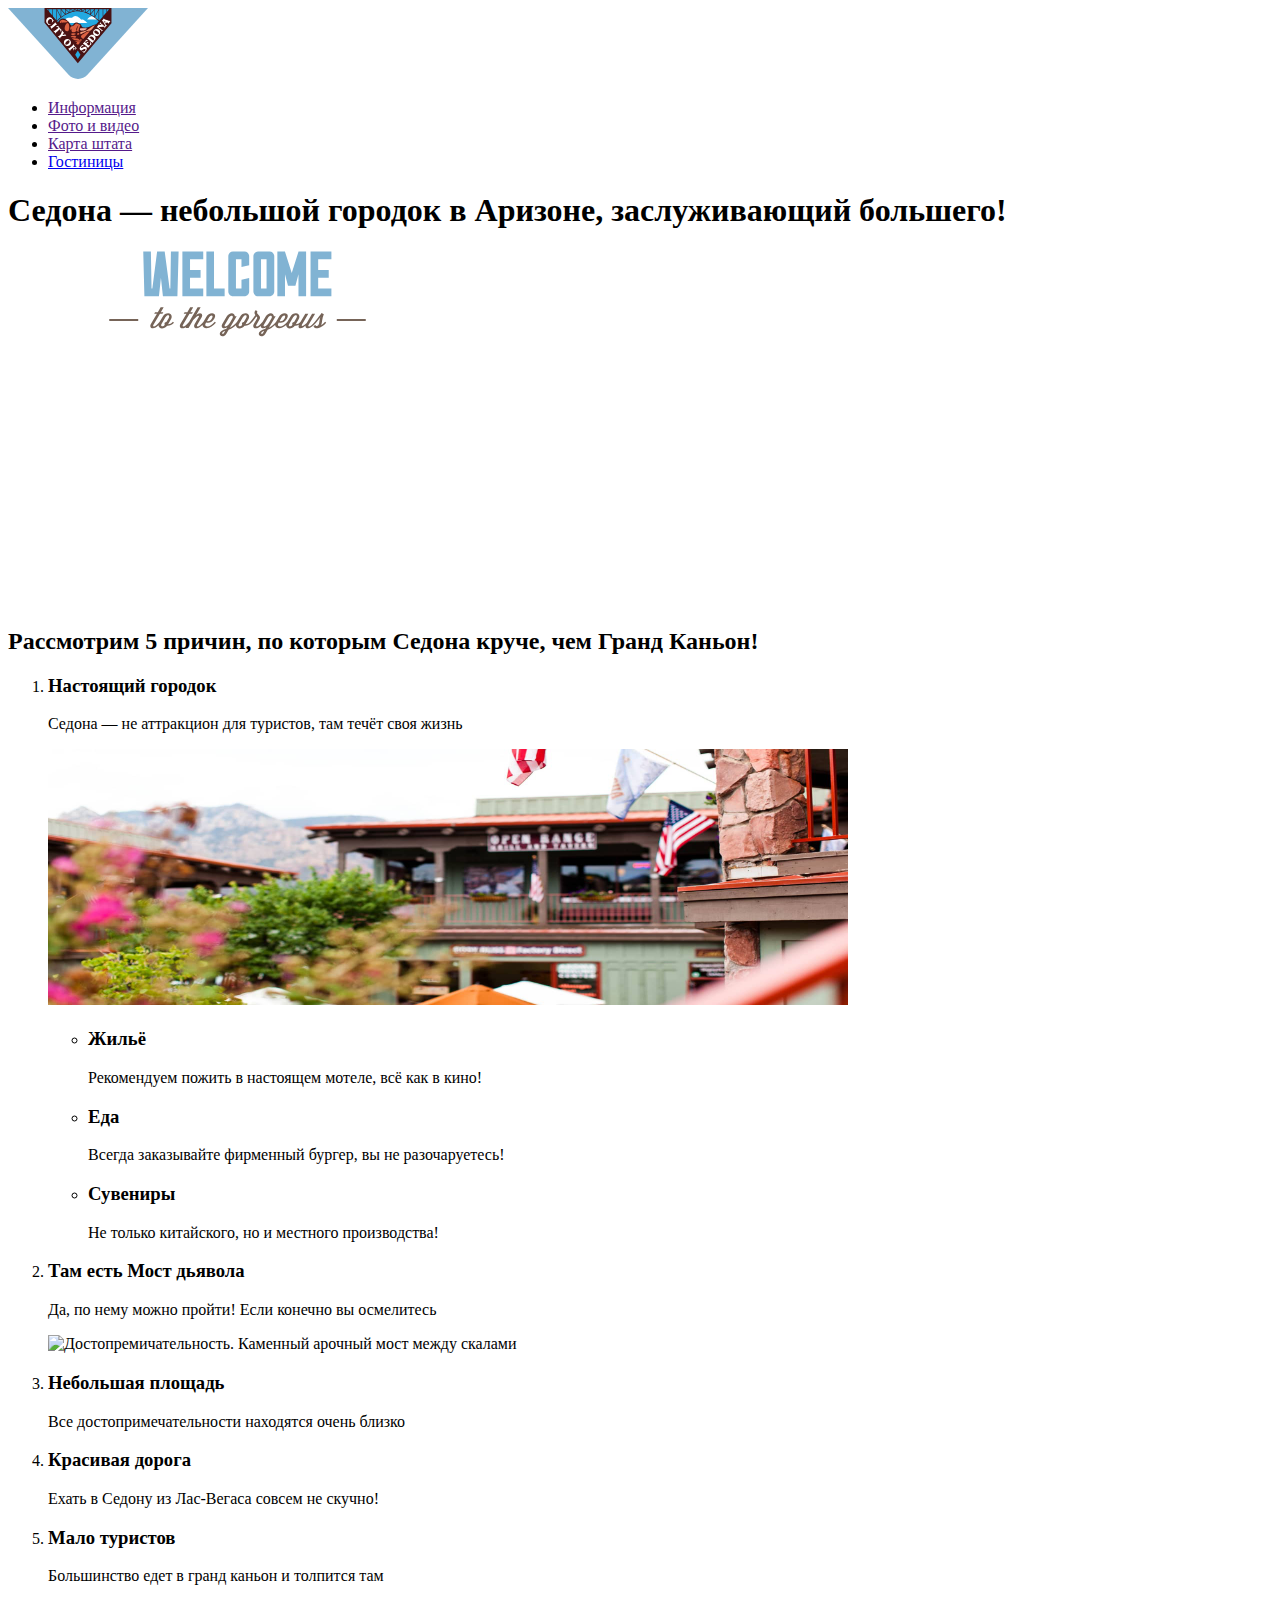
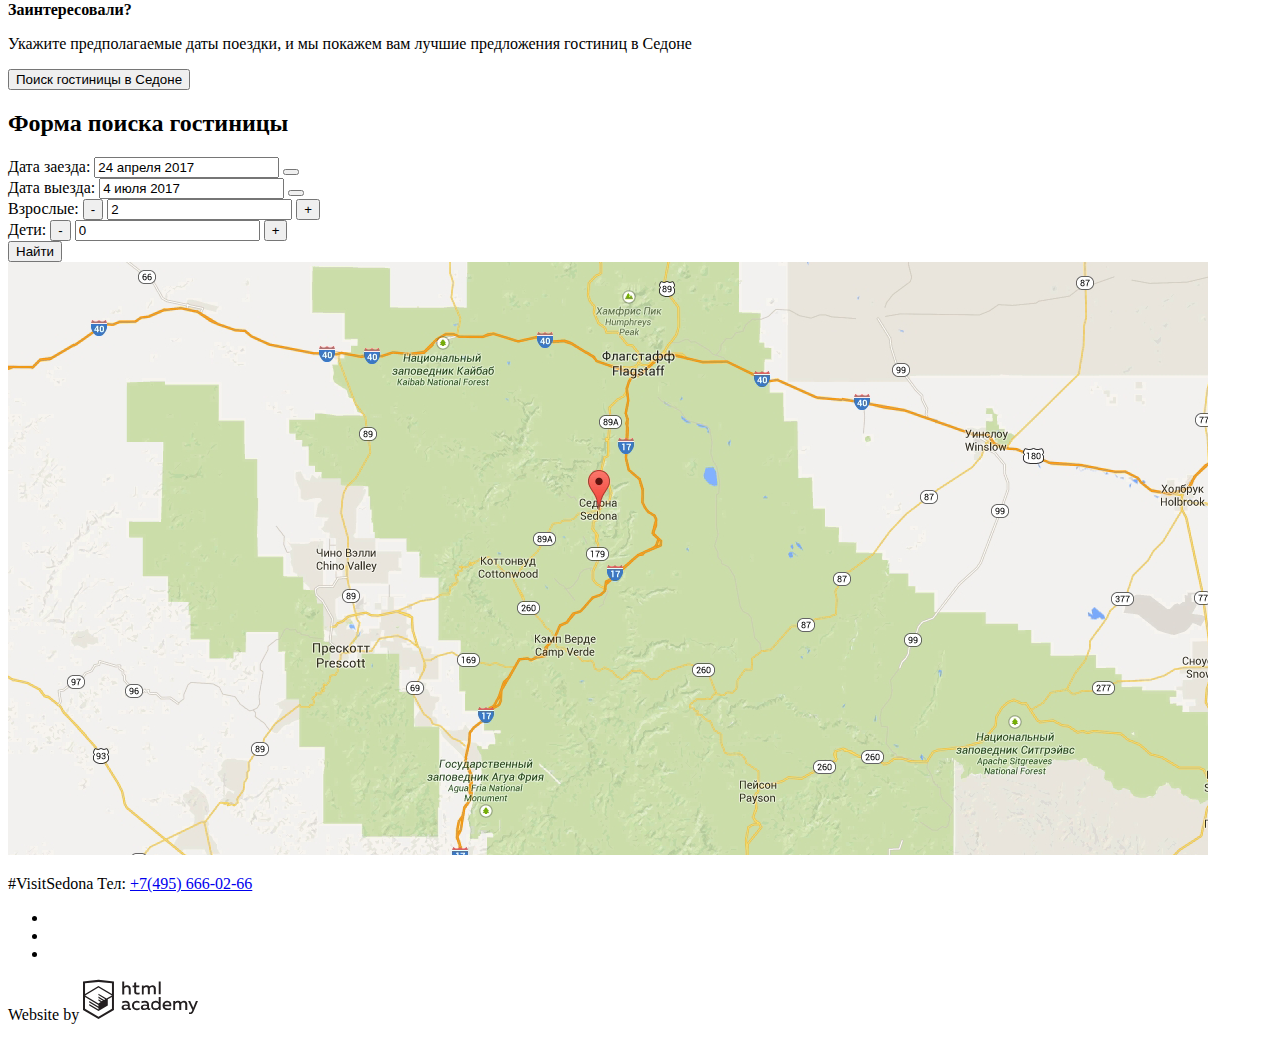
==== index.html @ 943ed44b "Удалила комментарии, поправила alt с адресом на карте" ====
<!DOCTYPE html>
<html lang="ru">
  <head>
    <meta charset="utf-8">
    <title>Седона</title>
  </head>
  <body>
    <div class="page-wrapper">
      <header>
        <nav>
          <a><img src="img/logo-sedona.svg" width="140" height="71" alt="Логотип города Седона"></a>
          <ul>
            <li><a href="">Информация</a></li>
            <li><a href="">Фото и видео</a></li>
            <li><a href="">Карта штата</a></li>
            <li><a href="catalog.html">Гостиницы</a></li>
          </ul>
        </nav>
      </header>

      <main>
        <h1>Седона — небольшой городок в Аризоне, заслуживающий большего!</h1>
        <div>
          <img src="img/intro-welcome.svg" width="459" height="353" alt="Надпись на английском: Welcome to the gorgeous Sedona. Because the Grand Canyon sucks!">
        </div>

        <section>
          <h2>Рассмотрим 5 причин, по которым Седона круче, чем Гранд Каньон!</h2>
          <ol>
            <li>
              <div>
                <h3>Настоящий городок</h3>
                <p>Седона — не аттракцион для туристов, там течёт своя жизнь</p>
              </div>
              <div>
                <img src="img/house.jpg" width="800" height="256" alt="Выделен задний план, на котором красные скалы Седоны. Передний план слегка замылен, но видно деревянный дом с верандой, типичный для этой местности. Развевается американский флаг. Рядом пышные зеленые цветущие кусты.">
              </div>
              
              <ul>
                <li>
                  <h3>Жильё</h3>
                  <!-- Иконка - декоративное изображение -->
                  <p>Рекомендуем пожить в настоящем мотеле, всё как в кино!</p>
                </li>
                
                <li>
                  <h3>Еда</h3>
                  <!-- Иконка - декоративное изображение -->
                  <p>Всегда заказывайте фирменный бургер, вы не разочаруетесь!</p>
                </li>
                
                <li>
                  <h3>Сувениры</h3>
                  <!-- Иконка - декоративное изображение -->
                  <p>Не только китайского, но и местного производства!</p>
                </li>
              </ul>
            </li>
            
            <li>
              <div>
                <h3>Там есть Мост дьявола</h3>
                <p>Да, по нему можно пройти! Если конечно вы осмелитесь</p>
              </div>
              
              <div>
                <img src="img/brige.jpg" width="800" height="256" alt="Достопремичательность. Каменный арочный мост между скалами">
              </div>
            </li>
            
            <li>
              <h3>Небольшая площадь</h3>
              <p>Все достопримечательности находятся очень близко</p>
            </li>
            
            <li>
              <h3>Красивая дорога</h3>
              <p>Ехать в Седону из Лас-Вегаса совсем не скучно!</p>
            </li>
            
            <li>
              <h3>Мало туристов</h3>
              <p>Большинство едет в гранд каньон и толпится там</p>
            </li>
          </ol>
        </section>

        <div>
          <b>Заинтересовали?</b>
          <p>Укажите предполагаемые даты поездки, и мы покажем вам лучшие предложения гостиниц в Cедоне</p>
          <button type="button">Поиск гостиницы в Седоне</button>
          
          <section>
            <h2 class="visually-hidden">Форма поиска гостиницы</h2>
            <form method="post" action="https://echo.htmlacademy.ru/">
              <div>
                <label for="start-date-field">Дата заезда:</label>
                <input type="text" name="start-date" id="start-date-field" value="24 апреля 2017">
                <button type="button" aria-label="Календарь"></button> <!-- Для JS -->
              </div>

              <div>
                <label for="end-date-field">Дата выезда:</label>
                <input type="text" name="end-date" id="end-date-field" value="4 июля 2017">
                <button type="button" aria-label="Календарь"></button> <!-- Для JS -->
              </div>

              <div>
                <label for="adult-field">Взрослые:</label>
                <button type="button" aria-label="Уменьшить">-</button> <!-- Для JS -->
                <input type="number" name="adult" id="adult-field" value="2" min="0">
                <button type="button" aria-label="Увеличить">+</button> <!-- Для JS -->
              </div>

              <div>
                <label for="children-field">Дети:</label>
                <button type="button" aria-label="Уменьшить">-</button>
                <input type="number" name="children" id="children-field" value="0" min="0">
                <button type="button" aria-label="Увеличить">+</button>
              </div>

              <!-- Кнопка будет в другом месте -->
              <button type="submit">Найти</button>
            </form>
          </section>
        </div>
        <img src="img/map.png" width="1200" height="593" alt="США, Аризона, Седона">
      </main>

      <footer>
        <p>
          #VisitSedona
          Тел: <a href="tel:74956660266">+7(495) 666-02-66</a>
        </p>
        <ul>
          <li><a href="" aria-label="Твитер"></a></li>
          <li><a href=""  aria-label="Фейсбук"></a></li>
          <li><a href="" aria-label="Ютуб"></a></li>
        </ul>
        <p>
          Website by
          <a href="https://htmlacademy.ru/intensive/htmlcss"><img src="img/logo-htmlacademy.svg" width="115" height="41" alt="Логотип HTMLAcademy"></a>
        </p>
      </footer>
    </div>
  </body>
</html>
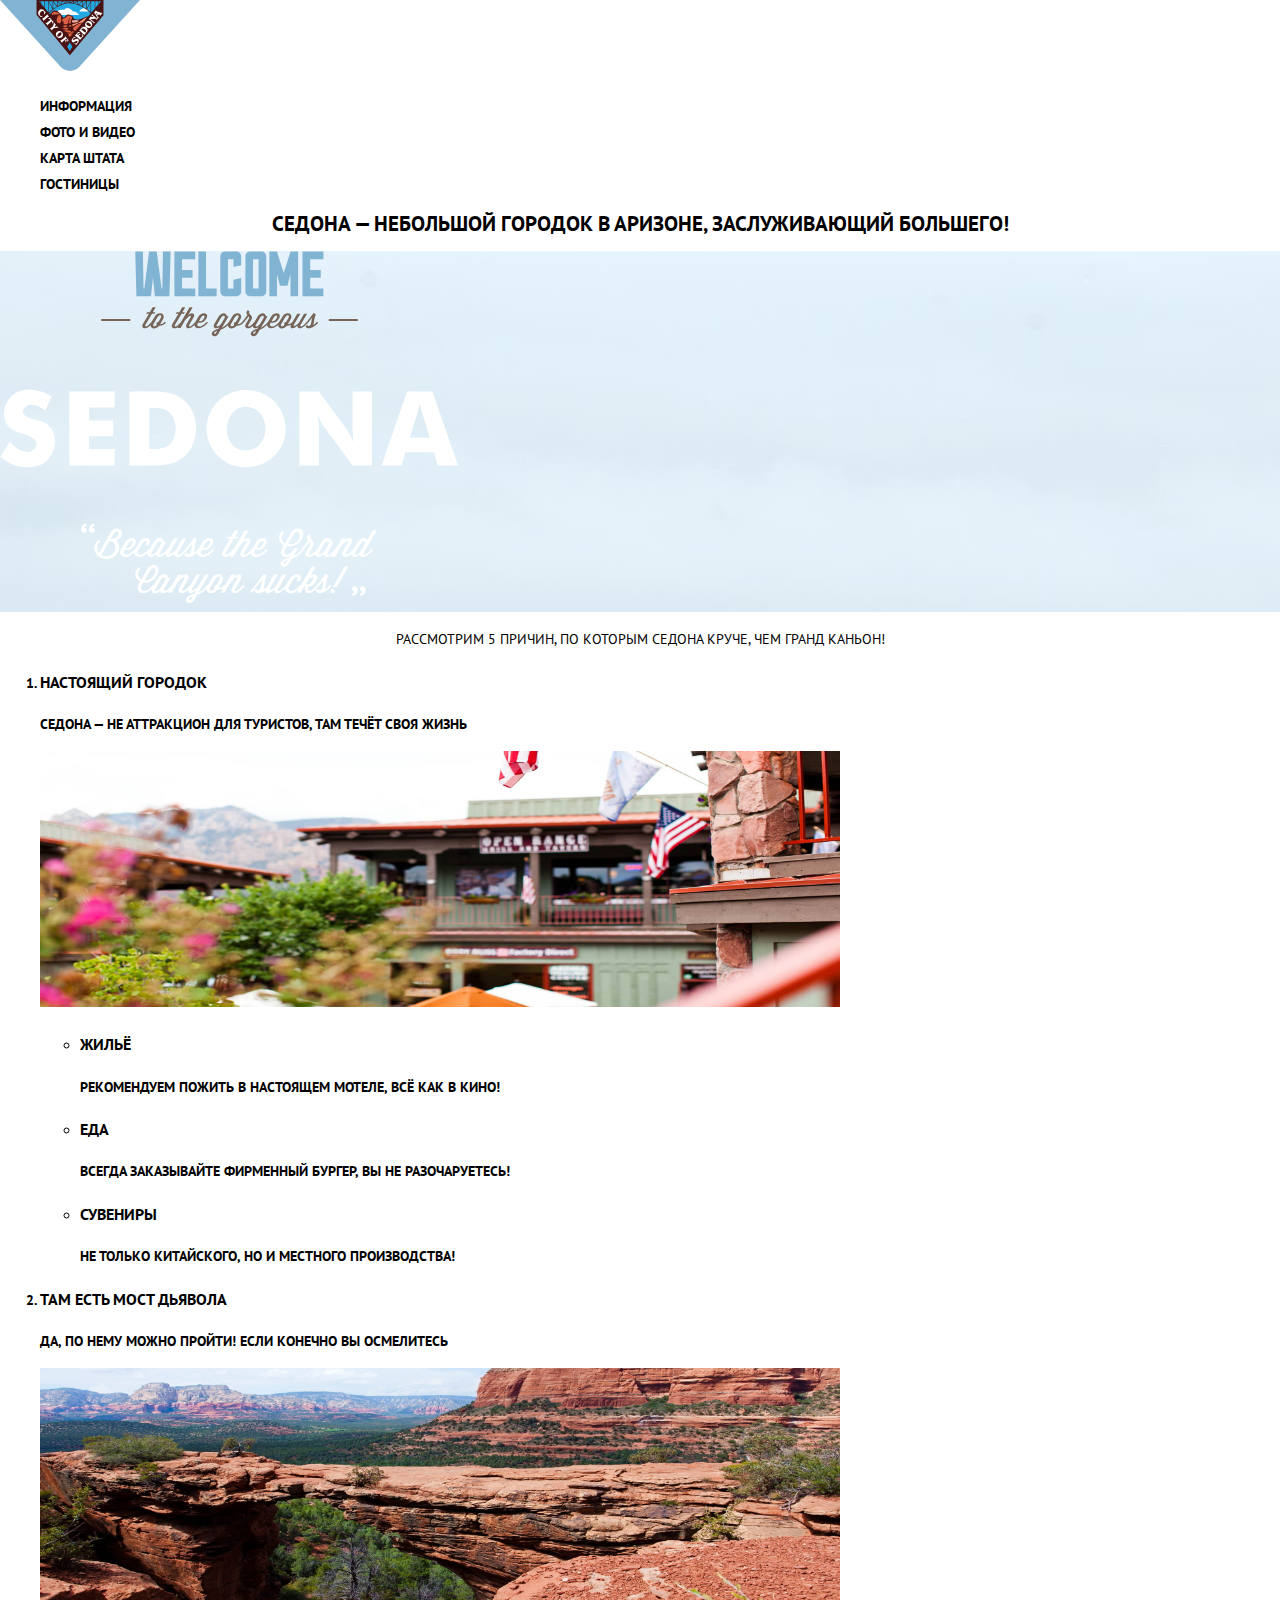
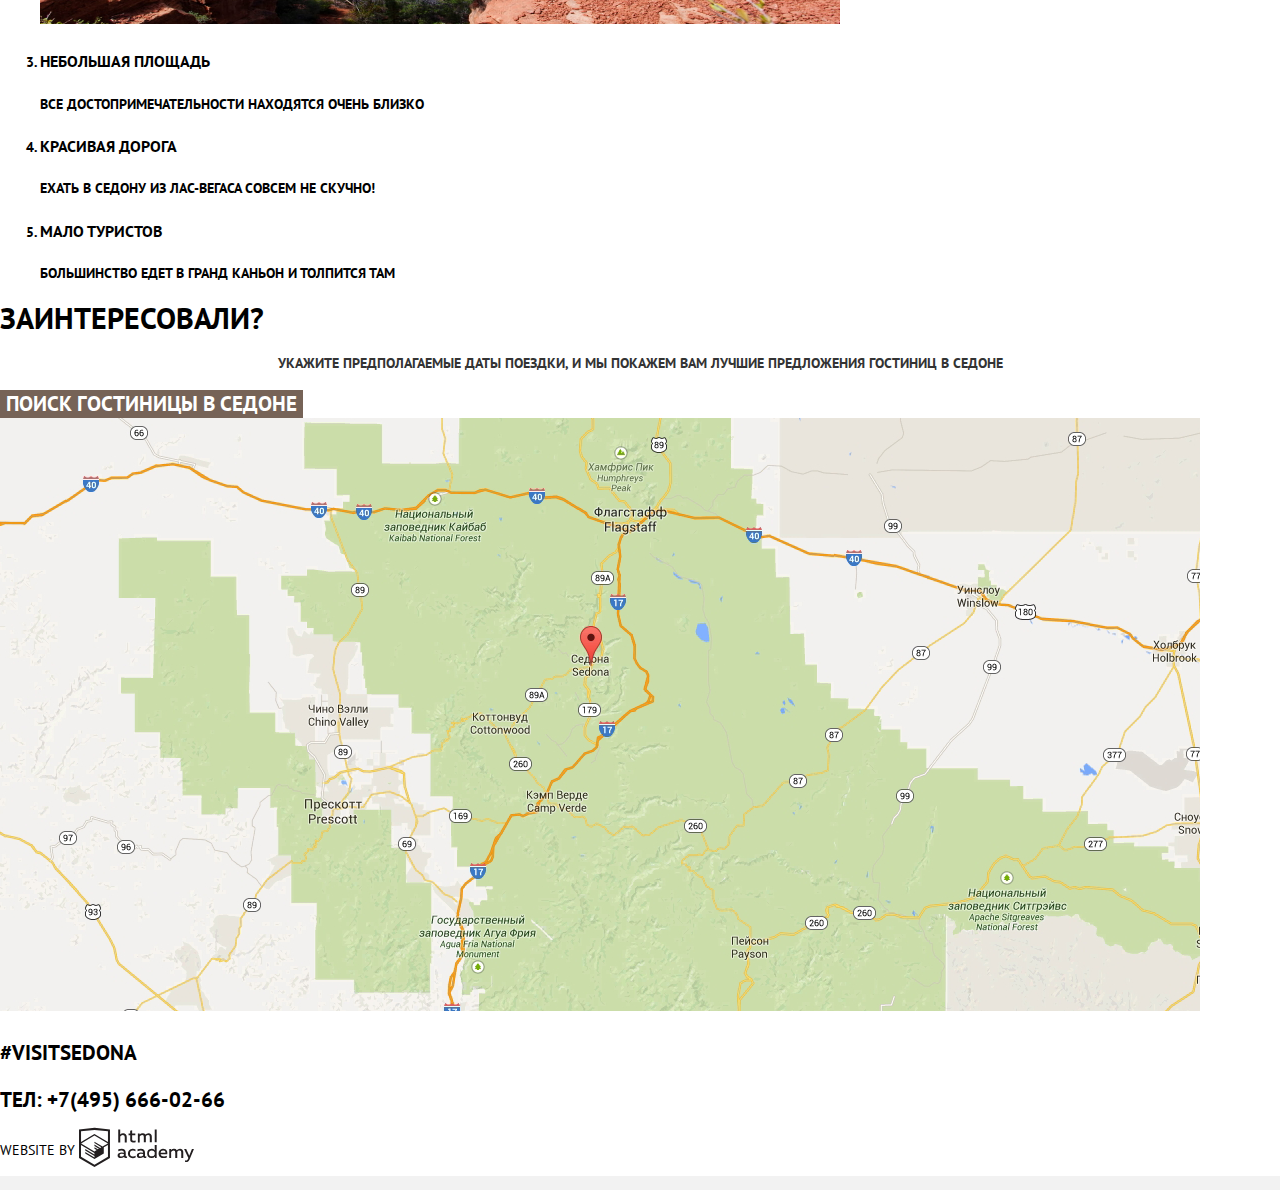
==== commit 89065ff2: "Сделала базовую стилизацию index и catalog, добавила файлы с моими стилями и normalize, подключила ш" ====
--- a/index.html
+++ b/index.html
@@ -3,13 +3,16 @@
   <head>
     <meta charset="utf-8">
     <title>Седона</title>
+    <link href="https://fonts.googleapis.com/css?family=PT+Sans:400,700&display=swap&subset=cyrillic" rel="stylesheet">
+    <link rel="stylesheet" href="css/normalize.css">
+    <link rel="stylesheet" href="css/style.css">
   </head>
   <body>
     <div class="page-wrapper">
-      <header>
-        <nav>
-          <a><img src="img/logo-sedona.svg" width="140" height="71" alt="Логотип города Седона"></a>
-          <ul>
+      <header class="main-header">
+        <nav class="main-navigation">
+          <a class="main-header-logo"><img src="img/logo-sedona.svg" width="140" height="71" alt="Логотип города Седона"></a>
+          <ul class="site-navigation">
             <li><a href="">Информация</a></li>
             <li><a href="">Фото и видео</a></li>
             <li><a href="">Карта штата</a></li>
@@ -18,15 +21,18 @@
         </nav>
       </header>
 
-      <main>
-        <h1>Седона — небольшой городок в Аризоне, заслуживающий большего!</h1>
-        <div>
+      <main class="conteiner">
+        <h1 class="page-title">Седона — небольшой городок в Аризоне, заслуживающий большего!</h1>
+        <p class="intro">
           <img src="img/intro-welcome.svg" width="459" height="353" alt="Надпись на английском: Welcome to the gorgeous Sedona. Because the Grand Canyon sucks!">
-        </div>
+        </p>
 
-        <section>
+        <section class="benefits">
           <h2>Рассмотрим 5 причин, по которым Седона круче, чем Гранд Каньон!</h2>
-          <ol>
+
+<!-- Красная область началась -->
+
+          <ol class="benefits-list">
             <li>
               <div>
                 <h3>Настоящий городок</h3>
@@ -64,7 +70,7 @@
               </div>
               
               <div>
-                <img src="img/brige.jpg" width="800" height="256" alt="Достопремичательность. Каменный арочный мост между скалами">
+                <img src="img/bridge.jpg" width="800" height="256" alt="Достопремичательность. Каменный арочный мост между скалами">
               </div>
             </li>
             
@@ -85,60 +91,71 @@
           </ol>
         </section>
 
-        <div>
-          <b>Заинтересовали?</b>
-          <p>Укажите предполагаемые даты поездки, и мы покажем вам лучшие предложения гостиниц в Cедоне</p>
-          <button type="button">Поиск гостиницы в Седоне</button>
+<!-- Закончилась красная область -->
+
+        <div class="suggestion">
+          <b>Заинтересовали?</b> <!-- C помощью чего его выровнять по середине? Может b на р поменять? -->
+          <p class="suggestion-info">Укажите предполагаемые даты поездки, и мы покажем вам лучшие предложения гостиниц в Cедоне</p>
+          <button class="button suggestion-button" type="button">Поиск гостиницы в Седоне</button>
           
-          <section>
+          <section class="modal">
             <h2 class="visually-hidden">Форма поиска гостиницы</h2>
-            <form method="post" action="https://echo.htmlacademy.ru/">
-              <div>
+            <form class="modal-form" method="post" action="https://echo.htmlacademy.ru/">
+              <div class="modal-form-item">
                 <label for="start-date-field">Дата заезда:</label>
                 <input type="text" name="start-date" id="start-date-field" value="24 апреля 2017">
-                <button type="button" aria-label="Календарь"></button> <!-- Для JS -->
+                <button class="modal-input-button" type="button" aria-label="Календарь"></button> <!-- Для JS -->
+                <!--  class="modal-input-button" - на мой взгляд, подходит и для календаря и для +/-, после по центру выровнять иконки -->
               </div>
 
-              <div>
+              <div class="modal-form-item">
                 <label for="end-date-field">Дата выезда:</label>
                 <input type="text" name="end-date" id="end-date-field" value="4 июля 2017">
-                <button type="button" aria-label="Календарь"></button> <!-- Для JS -->
+                <button class="modal-input-button" type="button" aria-label="Календарь"></button> <!-- Для JS -->
               </div>
 
-              <div>
+              <div class="modal-form-item">
                 <label for="adult-field">Взрослые:</label>
-                <button type="button" aria-label="Уменьшить">-</button> <!-- Для JS -->
+                <button class="modal-input-button" type="button" aria-label="Уменьшить">-</button> <!-- Для JS -->
                 <input type="number" name="adult" id="adult-field" value="2" min="0">
-                <button type="button" aria-label="Увеличить">+</button> <!-- Для JS -->
+                <button class="modal-input-button" type="button" aria-label="Увеличить">+</button> <!-- Для JS -->
               </div>
 
-              <div>
+              <div class="modal-form-item">
                 <label for="children-field">Дети:</label>
-                <button type="button" aria-label="Уменьшить">-</button>
+                <button class="modal-input-button" type="button" aria-label="Уменьшить">-</button>
                 <input type="number" name="children" id="children-field" value="0" min="0">
-                <button type="button" aria-label="Увеличить">+</button>
+                <button class="modal-input-button" type="button" aria-label="Увеличить">+</button>
               </div>
 
               <!-- Кнопка будет в другом месте -->
-              <button type="submit">Найти</button>
+              <button class="modal-button" type="submit">Найти</button>
             </form>
           </section>
         </div>
-        <img src="img/map.png" width="1200" height="593" alt="США, Аризона, Седона">
+<!-- Карта в красной области -->
+        <img class="map" src="img/map.png" width="1200" height="593" alt="США, Аризона, Седона">
       </main>
 
-      <footer>
-        <p>
-          #VisitSedona
+      <footer class="main-footer">
+
+<!-- Для стилизации мне не хватало одной обертки p, и урезав ширину, наш Тел.: ускакал бы на предыдущую строку, поэтому дополнительно оборачиваю первую строку в p -->
+        <div class="footer-contacts">
+          <p>
+            #VisitSedona
+          </p>
           Тел: <a href="tel:74956660266">+7(495) 666-02-66</a>
-        </p>
-        <ul>
-          <li><a href="" aria-label="Твитер"></a></li>
-          <li><a href=""  aria-label="Фейсбук"></a></li>
-          <li><a href="" aria-label="Ютуб"></a></li>
+        </div>
+
+        <ul class="footer-social-list">
+          <li><a class="social-button" href="" aria-label="Твитер"></a></li>
+          <li><a class="social-button" href=""  aria-label="Фейсбук"></a></li>
+          <li><a class="social-button" href="" aria-label="Ютуб"></a></li>
         </ul>
-        <p>
-          Website by
+
+        <p class="footer-copyright">
+<!-- Может обернуть Website by, чтобы выровнять его относительно лого? -->
+          Website by 
           <a href="https://htmlacademy.ru/intensive/htmlcss"><img src="img/logo-htmlacademy.svg" width="115" height="41" alt="Логотип HTMLAcademy"></a>
         </p>
       </footer>
--- a/css/style.css
+++ b/css/style.css
@@ -0,0 +1,290 @@
+body {
+	margin: 0;
+
+	padding: 0;
+	font-family: "PT Sans", Arial, sans-serif;
+	font-size: 14px;
+	line-height: 26px;
+	font-weight: 700;
+	color: #000000;
+	text-transform: uppercase;
+
+	background-color: #f2f2f2;
+}
+
+.visually-hidden {
+	position: absolute;
+  width: 1px;
+  height: 1px;
+  margin: -1px;
+  border: 0;
+  padding: 0;
+  clip: rect(0 0 0 0);
+  overflow: hidden;
+}
+
+img {
+	max-width: 100%;
+}
+
+a {
+	text-decoration: none;
+}
+
+.button {
+	font: inherit;
+
+	text-align: center;
+	color: #ffffff;
+	vertical-align: middle;
+	text-transform: uppercase;
+
+	border: none;
+}
+
+.page-wrapper {
+	background-color: #ffffff;
+}
+
+.main-navigation {
+	font-size: 14px;
+	line-height: 26px;
+	color: #000000;
+
+	background-color: #ffffff;
+}
+
+.site-navigation {
+	list-style: none;
+}
+
+.site-navigation a {
+	color: #000000;
+
+	text-align: center; /* Это на потом, чтобы в блоках выравнивался текст по центру */
+}
+
+.site-navigation a:hover,
+.site-navigation a:focus {
+	color: #669ec0; /* Если не указаны в стайлгайде, то выбирает верстальщик:); */
+}
+
+.site-navigation-current a{
+	color: #766357;
+}
+
+.page-title {;
+	font-size: 21px;
+	line-height: 26px;
+	text-align: center;
+	color: #000000;
+}
+
+.intro {
+	background-color:#f2f2f2;
+	background-image: url(../img/intro.jpg); /* Не поняла почему в этом проекте ставить нужно две точки "../img", а в барбере нет, с таким точно расположением папок... */
+	background-position: 0 0;
+	background-repeat: no-repeat;
+} 
+
+.benefits h2 {;
+	font-size: 14px;
+	line-height: 26px;
+	font-weight: 400;
+	text-align: center;
+	color: #000000;
+}
+
+.suggestion b {
+	font-size: 30px;
+	line-height: 36px;
+	color: #000000;
+}
+
+.suggestion-info {
+	font-size: 14px;
+	line-height: 24px;
+	text-align: center;
+	color: #333333;
+}
+
+.suggestion-button {
+	font-size: 21px;
+	line-height: 26px;
+
+	background-color: #766357;
+}
+
+.suggestion-button:hover,
+.suggestion-button:focus {
+	background-color: #604e43;
+}
+
+.suggestion-button:active {
+	color: rgba(255, 255, 255, 0.3);
+
+	background-color: #503e33;
+}
+
+.modal {
+	display: none;
+}
+
+.main-footer {
+	background-color: #ffffff;
+	background-opacity: 0.1;
+}
+
+.footer-contacts {
+	font-size: 21px;
+	line-height: 26px;
+}
+
+.footer-contacts a {
+	color: #000000;
+	text-decoration: none;
+}
+
+.footer-contacts a:hover,
+.footer-contacts a:focus {
+	color: #669ec0;
+	text-decoration: none;
+}
+
+.footer-social-list {
+	list-style: none;
+}
+
+.social-button {    /* Кажется лишним, возможно, не вижу перспективу */
+	color: #ffffff;
+}
+
+.footer-copyright {
+	font-size: 14px;
+	line-height: 26px; /* Не понимаю откуда берется на макете высота 50px */
+	font-weight: 400;
+	color: #000000;
+}
+
+.footer-copyright a {
+	vertical-align: middle;
+}
+
+.hotel-list {
+	list-style: none;
+}
+
+.hotel-title a {
+	font-size: 21;
+	line-height: 26px;
+	color: #000000;
+}
+
+.hotel-title a:hover,
+.hotel-title a:focus {
+	color: #81b3d2;
+}
+
+.hotel-title a:active {
+	color: rgba(0, 0, 0, 0.3);
+}
+
+.hotel-type {
+	font-size: 14px;
+	line-height: 21px;
+	font-weight: 400;
+	color: #333333;
+}
+
+.hotel-price {
+	font-size: 14px;
+	line-height: 21px;
+	font-weight: 400;
+	color: #333333;
+}
+
+.button-more-info {
+	font-size: 14px;
+	line-height: 21px;
+	font-weight: 400;
+	color: #ffffff;
+
+	background-color: #81b3d2;
+	border: none;
+}
+
+.button-more-info:hover,
+.button-more-info:focus {
+	background-color: #669ec0;
+}
+
+.button-more-info:active {
+	color: rgba(255, 255, 255, 0.3);
+
+	background-color: #5496bd;
+}
+
+.button-book {
+	font-size: 14px;
+	line-height: 21px;
+	font-weight: 400;
+	color: #ffffff;
+
+	background-color: #766357;
+	border: none;
+}
+
+.button-book:hover,
+.button-book:focus {
+	background-color: #604e43;
+}
+
+.button-book:active {
+	color: rgba(255, 255, 255, 0.3);
+
+	background-color: #503e33;
+}
+
+.hotel-rating-star {
+	width: 18px;
+	height: 18px;
+
+	background-image: url(../img/star.svg);
+	background-position: 0 0;
+	background-repeat: repeat;
+/* Остальные доставим через JS? посредством ::after? А сейчас что делать? В CSS ::after наставить? */
+}
+
+.one-star {
+	width: 18px;
+	height: 18px;
+}
+
+.two-stars {
+	width: 36px;
+	height: 18px;
+}
+
+.three-stars {
+	width: 54px;
+	height: 18px;
+}
+
+.four-stars {
+	width: 72px;
+	height: 18px;
+}
+
+.five-stars {
+	width: 90px;
+	height: 18px;
+}
+
+.hotel-rating p {
+	font-size: 14px;
+	line-height: 21px;
+	font-weight: 400;
+	color: #666666;
+
+	background-color: #f2f2f2;
+}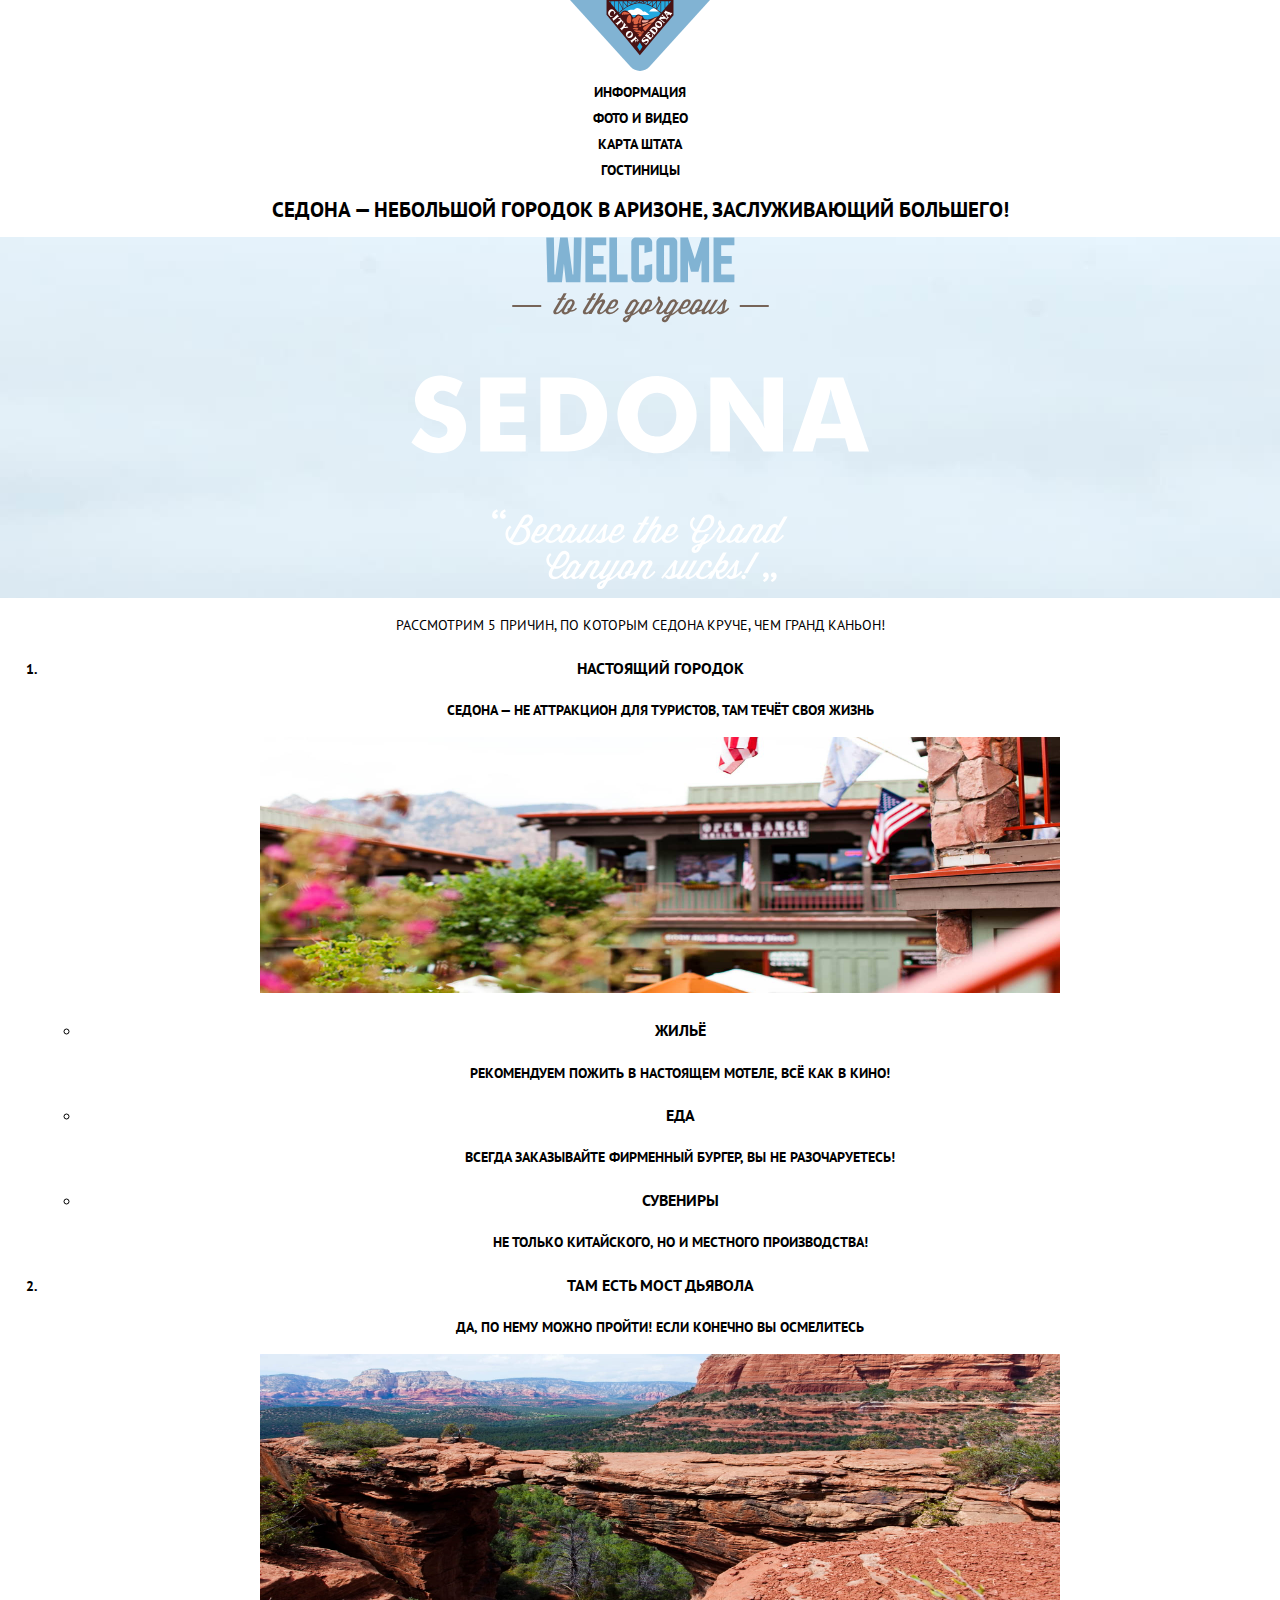
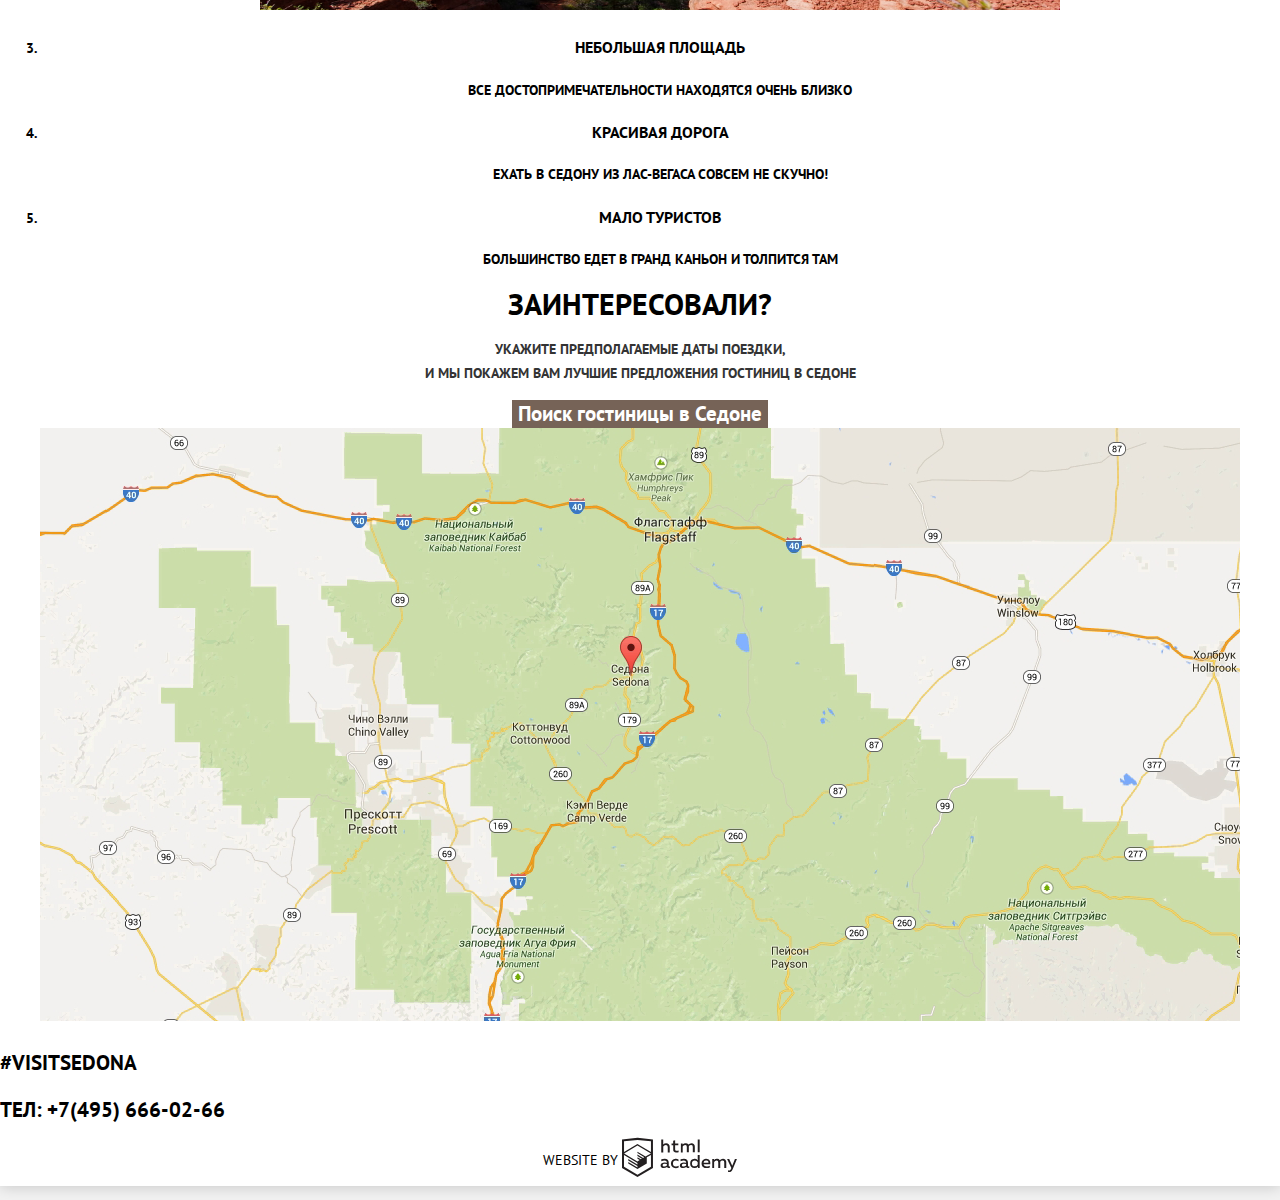
==== commit 49d0e7d5: "Добавила классы для красной области, вставила дополнительный br для .suggestion-info" ====
--- a/index.html
+++ b/index.html
@@ -28,65 +28,65 @@
         </p>
 
         <section class="benefits">
-          <h2>Рассмотрим 5 причин, по которым Седона круче, чем Гранд Каньон!</h2>
+          <h2 class="benefits-title">Рассмотрим 5 причин, по которым Седона круче, чем Гранд Каньон!</h2>
 
 <!-- Красная область началась -->
 
           <ol class="benefits-list">
-            <li>
-              <div>
-                <h3>Настоящий городок</h3>
-                <p>Седона — не аттракцион для туристов, там течёт своя жизнь</p>
+            <li class="benefits-item">
+              <div class="benefits-item-special">
+                <h3 class="benefits-item-title">Настоящий городок</h3>
+                <p class="benefits-item-text">Седона — не аттракцион для туристов, там течёт своя жизнь</p>
               </div>
-              <div>
+              <div class="benefits-item-img">
                 <img src="img/house.jpg" width="800" height="256" alt="Выделен задний план, на котором красные скалы Седоны. Передний план слегка замылен, но видно деревянный дом с верандой, типичный для этой местности. Развевается американский флаг. Рядом пышные зеленые цветущие кусты.">
               </div>
               
-              <ul>
+              <ul class="benefits-sublist">
                 <li>
-                  <h3>Жильё</h3>
+                  <h3 class="benefits-sublist-title">Жильё</h3>
                   <!-- Иконка - декоративное изображение -->
-                  <p>Рекомендуем пожить в настоящем мотеле, всё как в кино!</p>
+                  <p class="benefits-sublist-text">Рекомендуем пожить в настоящем мотеле, всё как в кино!</p>
                 </li>
                 
                 <li>
-                  <h3>Еда</h3>
+                  <h3 class="benefits-sublist-title">Еда</h3>
                   <!-- Иконка - декоративное изображение -->
-                  <p>Всегда заказывайте фирменный бургер, вы не разочаруетесь!</p>
+                  <p class="benefits-sublist-text">Всегда заказывайте фирменный бургер, вы не разочаруетесь!</p>
                 </li>
                 
                 <li>
-                  <h3>Сувениры</h3>
+                  <h3 class="benefits-sublist-title">Сувениры</h3>
                   <!-- Иконка - декоративное изображение -->
-                  <p>Не только китайского, но и местного производства!</p>
+                  <p class="benefits-sublist-text">Не только китайского, но и местного производства!</p>
                 </li>
               </ul>
             </li>
             
-            <li>
-              <div>
-                <h3>Там есть Мост дьявола</h3>
-                <p>Да, по нему можно пройти! Если конечно вы осмелитесь</p>
+            <li class="benefits-item">
+              <div class="benefits-item-special">
+                <h3 class="benefits-item-title">Там есть Мост дьявола</h3>
+                <p class="benefits-item-text">Да, по нему можно пройти! Если конечно вы осмелитесь</p>
               </div>
               
-              <div>
+              <div class="benefits-item-img">
                 <img src="img/bridge.jpg" width="800" height="256" alt="Достопремичательность. Каменный арочный мост между скалами">
               </div>
             </li>
             
-            <li>
-              <h3>Небольшая площадь</h3>
-              <p>Все достопримечательности находятся очень близко</p>
+            <li class="benefits-item">
+              <h3 class="benefits-item-title">Небольшая площадь</h3>
+              <p class="benefits-item-text">Все достопримечательности находятся очень близко</p>
             </li>
             
-            <li>
-              <h3>Красивая дорога</h3>
-              <p>Ехать в Седону из Лас-Вегаса совсем не скучно!</p>
+            <li class="benefits-item">
+              <h3 class="benefits-item-title">Красивая дорога</h3>
+              <p class="benefits-item-text">Ехать в Седону из Лас-Вегаса совсем не скучно!</p>
             </li>
             
-            <li>
-              <h3>Мало туристов</h3>
-              <p>Большинство едет в гранд каньон и толпится там</p>
+            <li class="benefits-item">
+              <h3 class="benefits-item-title">Мало туристов</h3>
+              <p class="benefits-item-text">Большинство едет в гранд каньон и толпится там</p>
             </li>
           </ol>
         </section>
@@ -94,8 +94,9 @@
 <!-- Закончилась красная область -->
 
         <div class="suggestion">
-          <b>Заинтересовали?</b> <!-- C помощью чего его выровнять по середине? Может b на р поменять? -->
-          <p class="suggestion-info">Укажите предполагаемые даты поездки, и мы покажем вам лучшие предложения гостиниц в Cедоне</p>
+          <b class="suggestion-title">Заинтересовали?</b> <!-- C помощью чего его выровнять по середине? Может b на р поменять? -->
+          <!-- Вставила дополнительный br, просто шириной нам не получится так перенести слова в этом месте -->
+          <p class="suggestion-info">Укажите предполагаемые даты поездки,<br>и мы покажем вам лучшие предложения гостиниц в Cедоне</p>
           <button class="button suggestion-button" type="button">Поиск гостиницы в Седоне</button>
           
           <section class="modal">
@@ -133,7 +134,7 @@
             </form>
           </section>
         </div>
-<!-- Карта в красной области -->
+
         <img class="map" src="img/map.png" width="1200" height="593" alt="США, Аризона, Седона">
       </main>
 
@@ -154,9 +155,8 @@
         </ul>
 
         <p class="footer-copyright">
-<!-- Может обернуть Website by, чтобы выровнять его относительно лого? -->
           Website by 
-          <a href="https://htmlacademy.ru/intensive/htmlcss"><img src="img/logo-htmlacademy.svg" width="115" height="41" alt="Логотип HTMLAcademy"></a>
+          <a class="footer-copyright-img" href="https://htmlacademy.ru/intensive/htmlcss"><img src="img/logo-htmlacademy.svg" width="115" height="41" alt="Логотип HTMLAcademy"></a>
         </p>
       </footer>
     </div>
--- a/css/style.css
+++ b/css/style.css
@@ -8,19 +8,20 @@
 	font-weight: 700;
 	color: #000000;
 	text-transform: uppercase;
+	text-align: center;
 
 	background-color: #f2f2f2;
 }
 
 .visually-hidden {
 	position: absolute;
-  width: 1px;
-  height: 1px;
-  margin: -1px;
-  border: 0;
-  padding: 0;
-  clip: rect(0 0 0 0);
-  overflow: hidden;
+	width: 1px;
+	height: 1px;
+	margin: -1px;
+	border: 0;
+	padding: 0;
+	clip: rect(0 0 0 0);
+	overflow: hidden;
 }
 
 img {
@@ -37,13 +38,13 @@
 	text-align: center;
 	color: #ffffff;
 	vertical-align: middle;
-	text-transform: uppercase;
 
 	border: none;
 }
 
 .page-wrapper {
 	background-color: #ffffff;
+	box-shadow: 0px 0px 15px 0px rgba(0,0,0,0.2);
 }
 
 .main-navigation {
@@ -55,47 +56,54 @@
 }
 
 .site-navigation {
+	margin: 0;
+	padding: 0;
+
 	list-style: none;
 }
 
 .site-navigation a {
-	color: #000000;
-
-	text-align: center; /* Это на потом, чтобы в блоках выравнивался текст по центру */
+	margin: 0;
+	padding: 0;
+
+	color: #000000;
 }
 
 .site-navigation a:hover,
 .site-navigation a:focus {
-	color: #669ec0; /* Если не указаны в стайлгайде, то выбирает верстальщик:); */
+	color: #81b3d2;
+}
+
+.site-navigation a:active {
+	color: #rgba(0, 0, 0, 0.3);
 }
 
 .site-navigation-current a{
 	color: #766357;
 }
 
-.page-title {;
+.page-title {
 	font-size: 21px;
 	line-height: 26px;
-	text-align: center;
 	color: #000000;
 }
 
 .intro {
-	background-color:#f2f2f2;
-	background-image: url(../img/intro.jpg); /* Не поняла почему в этом проекте ставить нужно две точки "../img", а в барбере нет, с таким точно расположением папок... */
-	background-position: 0 0;
+	background-color: #f2f2f2;
+	background-image: url(../img/intro.jpg);
 	background-repeat: no-repeat;
 } 
 
-.benefits h2 {;
-	font-size: 14px;
-	line-height: 26px;
-	font-weight: 400;
-	text-align: center;
-	color: #000000;
-}
-
-.suggestion b {
+.benefits-title {
+	margin: 0;
+
+	font-size: 14px;
+	line-height: 26px;
+	font-weight: 400;
+	color: #000000;
+}
+
+.suggestion-title {
 	font-size: 30px;
 	line-height: 36px;
 	color: #000000;
@@ -104,7 +112,6 @@
 .suggestion-info {
 	font-size: 14px;
 	line-height: 24px;
-	text-align: center;
 	color: #333333;
 }
 
@@ -131,32 +138,46 @@
 }
 
 .main-footer {
-	background-color: #ffffff;
-	background-opacity: 0.1;
+	background-color: rgba(255, 255, 255, 0.1);
 }
 
 .footer-contacts {
 	font-size: 21px;
 	line-height: 26px;
+	text-align: left;
 }
 
 .footer-contacts a {
 	color: #000000;
-	text-decoration: none;
 }
 
 .footer-contacts a:hover,
 .footer-contacts a:focus {
-	color: #669ec0;
-	text-decoration: none;
+	color: #81b3d2;
+}
+
+.footer-contacts a:active {
+	color: rgba(0, 0, 0, 0.3);
 }
 
 .footer-social-list {
+	margin: 0;
+	padding: 0;
+
 	list-style: none;
 }
 
-.social-button {    /* Кажется лишним, возможно, не вижу перспективу */
-	color: #ffffff;
+.social-button {
+	background-color: #81b3d2;
+}
+
+.social-button:hover,
+.social-button:focus {
+	background-color: #669ec0;
+}
+
+.social-button:active {
+	background-color: #5496bd;
 }
 
 .footer-copyright {
@@ -164,6 +185,8 @@
 	line-height: 26px; /* Не понимаю откуда берется на макете высота 50px */
 	font-weight: 400;
 	color: #000000;
+/* перенесла vertical-align из <а>, чтобы надпись была посредине строки по вертикали */
+	vertical-align: middle;
 }
 
 .footer-copyright a {
@@ -171,6 +194,9 @@
 }
 
 .hotel-list {
+	margin: 0;
+	padding: 0;
+
 	list-style: none;
 }
 
@@ -245,24 +271,19 @@
 	background-color: #503e33;
 }
 
+/*
 .hotel-rating-star {
 	width: 18px;
 	height: 18px;
 
 	background-image: url(../img/star.svg);
-	background-position: 0 0;
 	background-repeat: repeat;
-/* Остальные доставим через JS? посредством ::after? А сейчас что делать? В CSS ::after наставить? */
-}
-
-.one-star {
-	width: 18px;
-	height: 18px;
 }
 
 .two-stars {
-	width: 36px;
-	height: 18px;
+	width: 42px;
+	height: 18px;
+	background-repeat: repeat-x;
 }
 
 .three-stars {
@@ -278,7 +299,47 @@
 .five-stars {
 	width: 90px;
 	height: 18px;
-}
+} */
+
+.hotel-rating-star {
+	width: 18px;
+	height: 18px;
+
+	background-image: url(../img/star.svg);
+	background-repeat: no-repeat;
+}
+
+.two-stars {
+	width: 42px;
+
+	background-image: url(../img/star.svg), url(../img/star.svg);
+	background-repeat: no-repeat, no-repeat;
+	background-position: 0 0, 24px 0;
+	}
+
+.three-stars {
+	width: 72px;
+
+	background-image: url(../img/star.svg), url(../img/star.svg), url(../img/star.svg);
+	background-repeat: no-repeat, no-repeat, no-repeat;
+	background-position: 0 0, 24px 0, 48px 0;
+	}
+
+	.four-stars {
+	width: 96px;
+
+	background-image: url(../img/star.svg), url(../img/star.svg), url(../img/star.svg), url(../img/star.svg);
+	background-repeat: no-repeat, no-repeat, no-repeat, no-repeat;
+	background-position: 0 0, 24px 0, 48px 0, 72px 0;
+	}
+
+	.five-stars {
+	width: 120px;
+
+	background-image: url(../img/star.svg), url(../img/star.svg), url(../img/star.svg), url(../img/star.svg), url(../img/star.svg);
+	background-repeat: no-repeat, no-repeat, no-repeat, no-repeat, no-repeat;
+	background-position: 0 0, 24px 0, 48px 0, 72px 0, 96px 0;
+	}
 
 .hotel-rating p {
 	font-size: 14px;
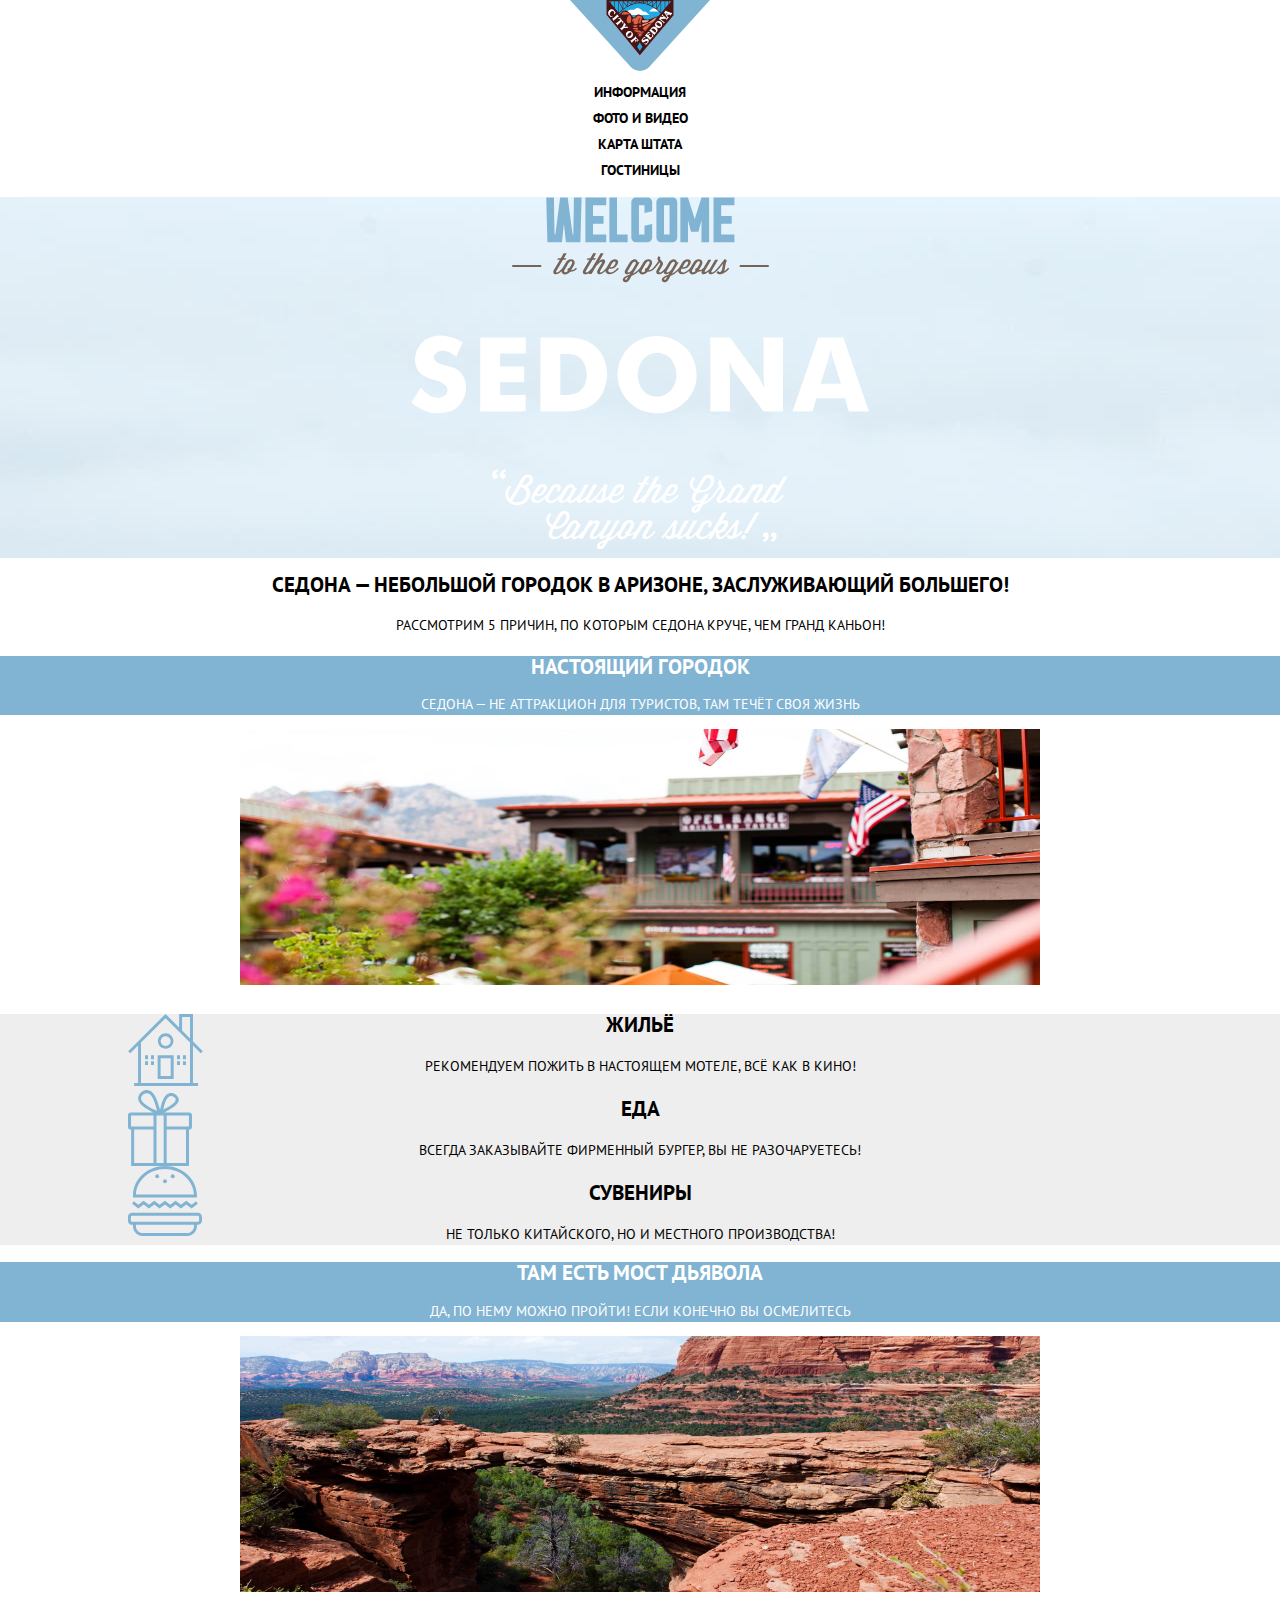
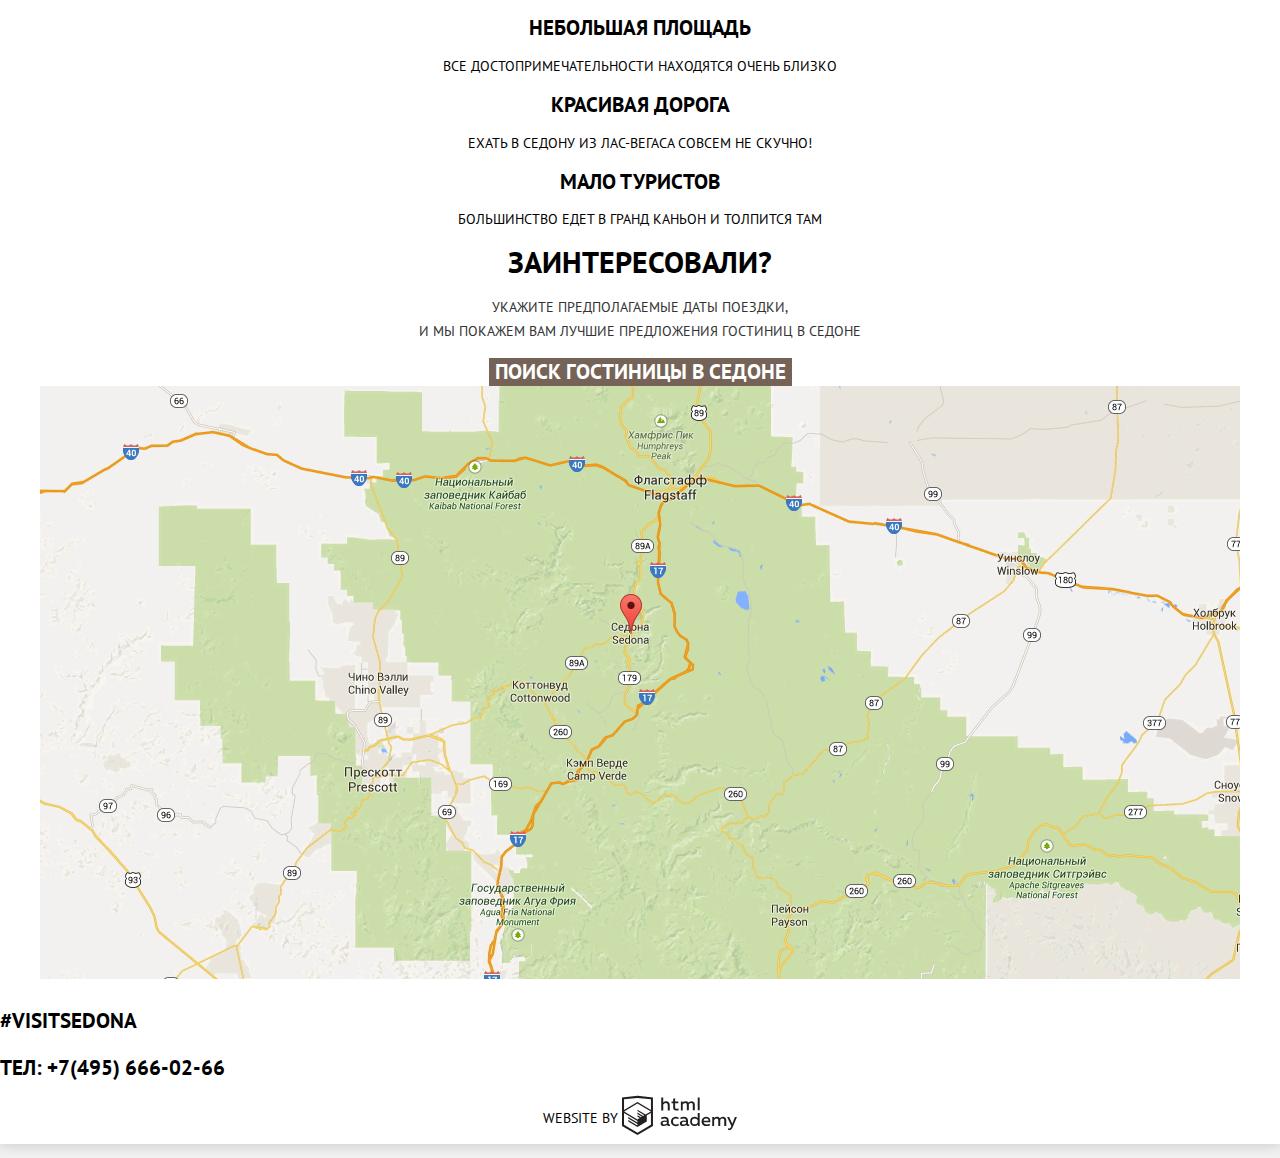
==== commit 7f35354b: "h1 перенесла в section.benefits, "5 причин..." сделала просто текстом, внутри .benefits-list добавил" ====
--- a/index.html
+++ b/index.html
@@ -22,20 +22,21 @@
       </header>
 
       <main class="conteiner">
-        <h1 class="page-title">Седона — небольшой городок в Аризоне, заслуживающий большего!</h1>
         <p class="intro">
           <img src="img/intro-welcome.svg" width="459" height="353" alt="Надпись на английском: Welcome to the gorgeous Sedona. Because the Grand Canyon sucks!">
         </p>
 
         <section class="benefits">
-          <h2 class="benefits-title">Рассмотрим 5 причин, по которым Седона круче, чем Гранд Каньон!</h2>
+          <h1 class="page-title">Седона — небольшой городок в Аризоне, заслуживающий большего!</h1>
+
+          <p class="benefits-title">Рассмотрим 5 причин, по которым Седона круче, чем Гранд Каньон!</p>
 
 <!-- Красная область началась -->
 
           <ol class="benefits-list">
             <li class="benefits-item">
               <div class="benefits-item-special">
-                <h3 class="benefits-item-title">Настоящий городок</h3>
+                <h2 class="benefits-item-title">Настоящий городок</h2>
                 <p class="benefits-item-text">Седона — не аттракцион для туристов, там течёт своя жизнь</p>
               </div>
               <div class="benefits-item-img">
@@ -43,19 +44,19 @@
               </div>
               
               <ul class="benefits-sublist">
-                <li>
+                <li class="benefits-sublist-item benefits-sublist-home">
                   <h3 class="benefits-sublist-title">Жильё</h3>
                   <!-- Иконка - декоративное изображение -->
                   <p class="benefits-sublist-text">Рекомендуем пожить в настоящем мотеле, всё как в кино!</p>
                 </li>
                 
-                <li>
+                <li class="benefits-sublist-item benefits-sublist-food">
                   <h3 class="benefits-sublist-title">Еда</h3>
                   <!-- Иконка - декоративное изображение -->
                   <p class="benefits-sublist-text">Всегда заказывайте фирменный бургер, вы не разочаруетесь!</p>
                 </li>
                 
-                <li>
+                <li class="benefits-sublist-item benefits-sublist-souvenirs">
                   <h3 class="benefits-sublist-title">Сувениры</h3>
                   <!-- Иконка - декоративное изображение -->
                   <p class="benefits-sublist-text">Не только китайского, но и местного производства!</p>
@@ -65,7 +66,7 @@
             
             <li class="benefits-item">
               <div class="benefits-item-special">
-                <h3 class="benefits-item-title">Там есть Мост дьявола</h3>
+                <h2 class="benefits-item-title">Там есть Мост дьявола</h2>
                 <p class="benefits-item-text">Да, по нему можно пройти! Если конечно вы осмелитесь</p>
               </div>
               
@@ -75,17 +76,17 @@
             </li>
             
             <li class="benefits-item">
-              <h3 class="benefits-item-title">Небольшая площадь</h3>
+              <h2 class="benefits-item-title">Небольшая площадь</h2>
               <p class="benefits-item-text">Все достопримечательности находятся очень близко</p>
             </li>
             
             <li class="benefits-item">
-              <h3 class="benefits-item-title">Красивая дорога</h3>
+              <h2 class="benefits-item-title">Красивая дорога</h2>
               <p class="benefits-item-text">Ехать в Седону из Лас-Вегаса совсем не скучно!</p>
             </li>
             
             <li class="benefits-item">
-              <h3 class="benefits-item-title">Мало туристов</h3>
+              <h2 class="benefits-item-title">Мало туристов</h2>
               <p class="benefits-item-text">Большинство едет в гранд каньон и толпится там</p>
             </li>
           </ol>
--- a/css/style.css
+++ b/css/style.css
@@ -1,6 +1,5 @@
 body {
 	margin: 0;
-
 	padding: 0;
 	font-family: "PT Sans", Arial, sans-serif;
 	font-size: 14px;
@@ -103,6 +102,75 @@
 	color: #000000;
 }
 
+.benefits-list {
+	margin: 0;
+	padding: 0;
+
+	list-style: none;
+}
+
+.benefits-item-special {
+	color: #ffffff;
+
+	background-color: #81b3d2;
+}
+
+.benefits-item-title,
+.benefits-sublist-title {
+	font-size: 21px;
+	line-height: 21px;
+}
+
+.benefits-item-text,
+.benefits-sublist-text { 
+	font-size: 14px;
+	line-height: 21px;
+	font-weight: 400; 
+}
+
+/* Кусочек сделала, но пока непонятно как выстраивать отступы не постоянные */
+.benefits-item-text {
+	content: "\2013 \2116 1 \2013 \A";
+	white-space: pre;
+}
+
+.benefits-sublist {
+	position: relative;
+
+	margin: 0;
+	padding: 0;
+
+	list-style: none;
+
+	background-color: #eeeeee;
+}
+
+.benefits-sublist li::before {
+	content: "";
+	position: absolute;
+	top: 0;
+	left: 10%;
+
+	width: 75px;
+	height: 76px;
+	
+  background-image: url("../img/icon-1.svg");
+  background-repeat: no-repeat;
+  background-color: #eeeeee;
+}
+
+.benefits-sublist li:nth-child(2)::before {
+	top: 76px;
+
+	background-image: url("../img/icon-2.svg");
+}
+
+.benefits-sublist li:nth-child(3)::before {
+	top: 152px;
+
+	background-image: url("../img/icon-3.svg");
+}
+
 .suggestion-title {
 	font-size: 30px;
 	line-height: 36px;
@@ -112,12 +180,14 @@
 .suggestion-info {
 	font-size: 14px;
 	line-height: 24px;
+	font-weight: 400;
 	color: #333333;
 }
 
 .suggestion-button {
 	font-size: 21px;
 	line-height: 26px;
+	text-transform: uppercase;
 
 	background-color: #766357;
 }
@@ -191,6 +261,112 @@
 
 .footer-copyright a {
 	vertical-align: middle;
+}
+
+.filters {
+	background-color: #669ec0;
+	background-image: url(../img/filter-background.jpg);
+	background-repeat: no-repeat;
+}
+
+.filters fieldset {
+	border: none;
+}
+
+.filters ul {
+	margin: 0;
+	padding: 0;
+}
+
+.filters label {
+	list-style: none;
+	line-height: 21px;
+	font-weight: 400;
+	color: #ffffff;
+}
+
+.filters-title {
+	font-size: 16px;
+	line-height: 21px;
+
+	color: #ffffff;
+}
+
+.filters-chechbox:hover,
+.filters-chechbox:focus,
+.filters-chechbox:active {
+	background-color: #ffffff;
+}
+
+.filters-chechbox:disabled {
+	background-color: #6a6a6a;
+}
+
+.filters-input {
+	color: #ffffff;
+
+	border: 2px solid #ffffff;
+	background-color: transparent;
+}
+
+.filters-submit-button {
+	text-transform: uppercase;
+	color: #ffffff;
+
+	border: 2px solid #ffffff;
+	background-color: transparent;
+}
+
+.filters-submit-button:hover,
+.filters-submit-button:focus {
+	color: #000000;
+
+	background-color: #ffffff;
+}
+
+.sorter-title {
+	font-size: 21px;
+}
+
+.sorter-subtitle {
+	font-size: 12px;
+	line-height: 18px;
+	font-weight: 400;
+}
+
+.sorter ul {
+	margin: 0;
+	padding: 0;
+
+	list-style: none;
+}
+
+.sorter-item a {
+	font-size: 12px;
+	line-height: 18px;
+	font-weight: 400;
+
+	color: rgba(0, 0, 0, 0.3);
+	border-bottom: 1px dashed #81b3d2;
+}
+
+.active-sorter-item a {
+	color: #81b3d2;
+
+	border: none;
+}
+
+.sorter-item a:hover,
+.sorter-item a:focus {
+	color: #81b3d2;
+
+	border-bottom: 1px dashed #81b3d2;
+}
+
+.sorter-item a:active {
+	color: #000000;
+
+	border: none;
 }
 
 .hotel-list {
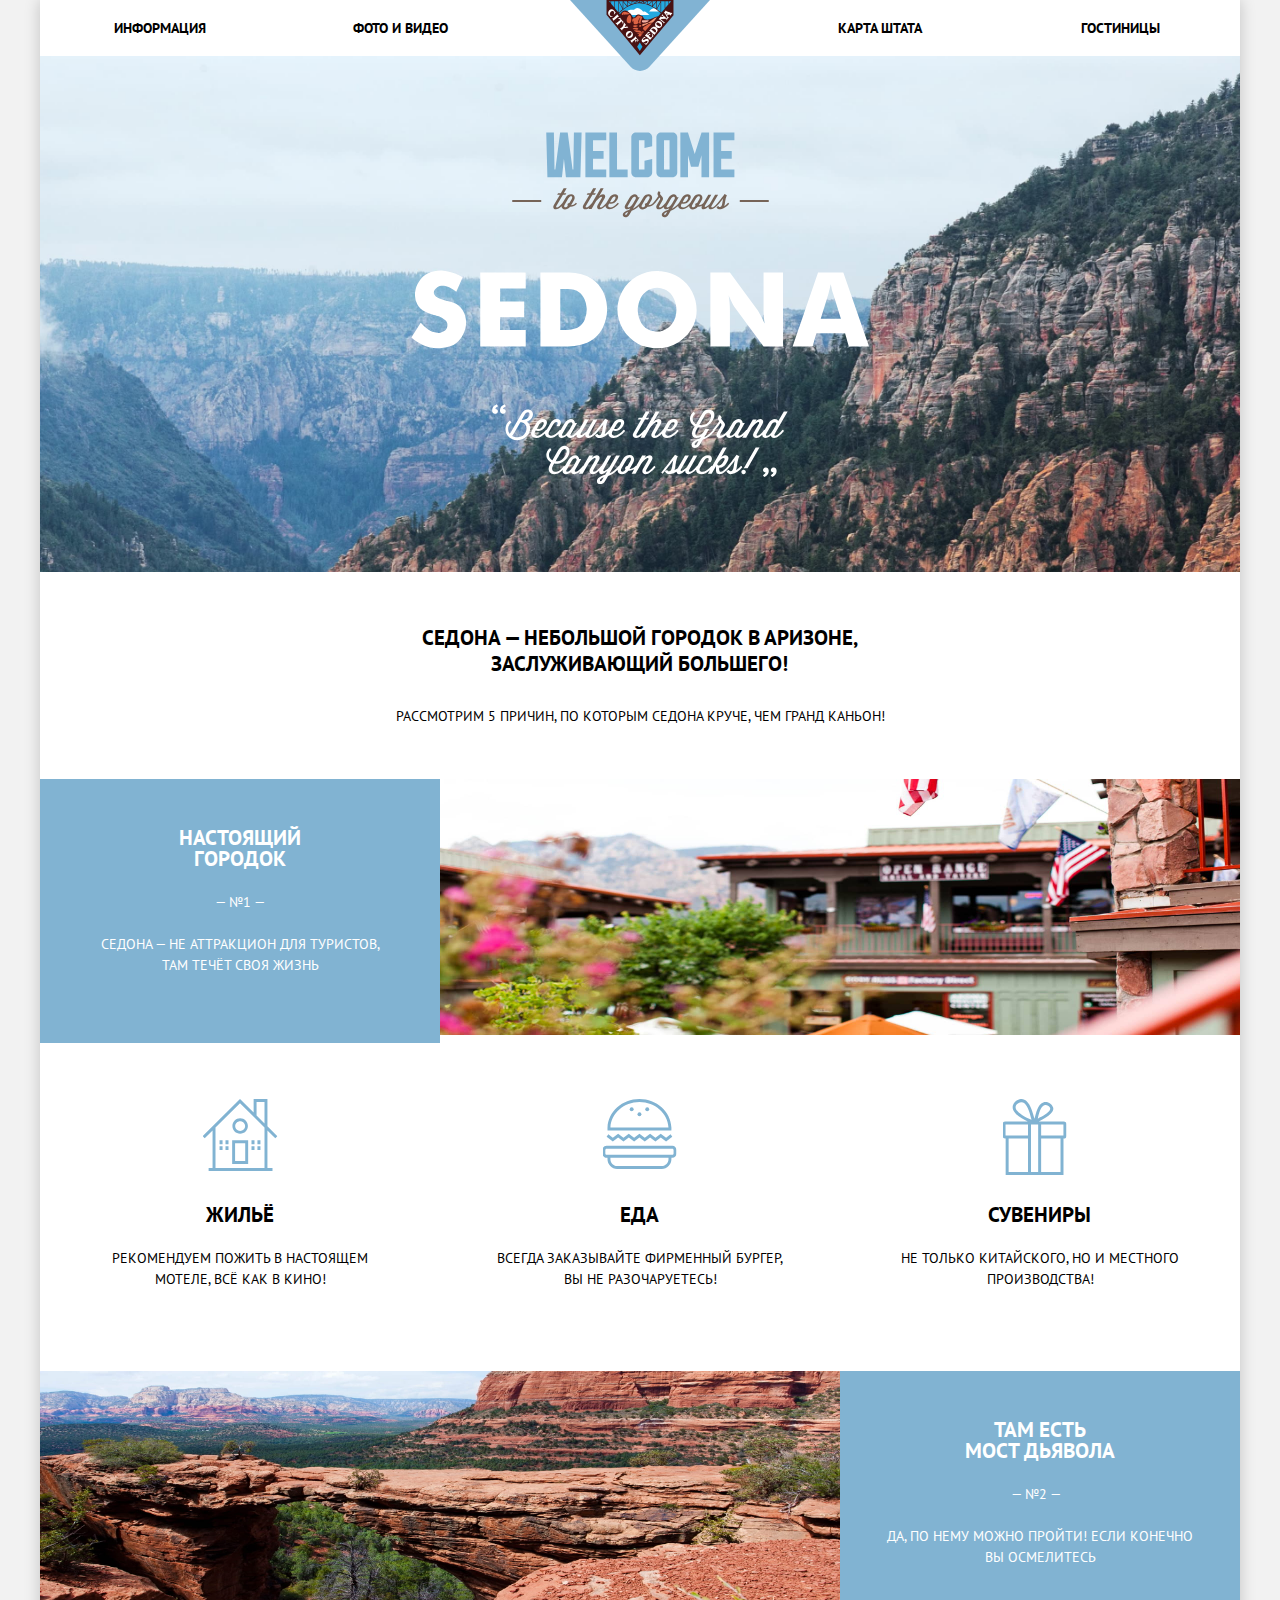
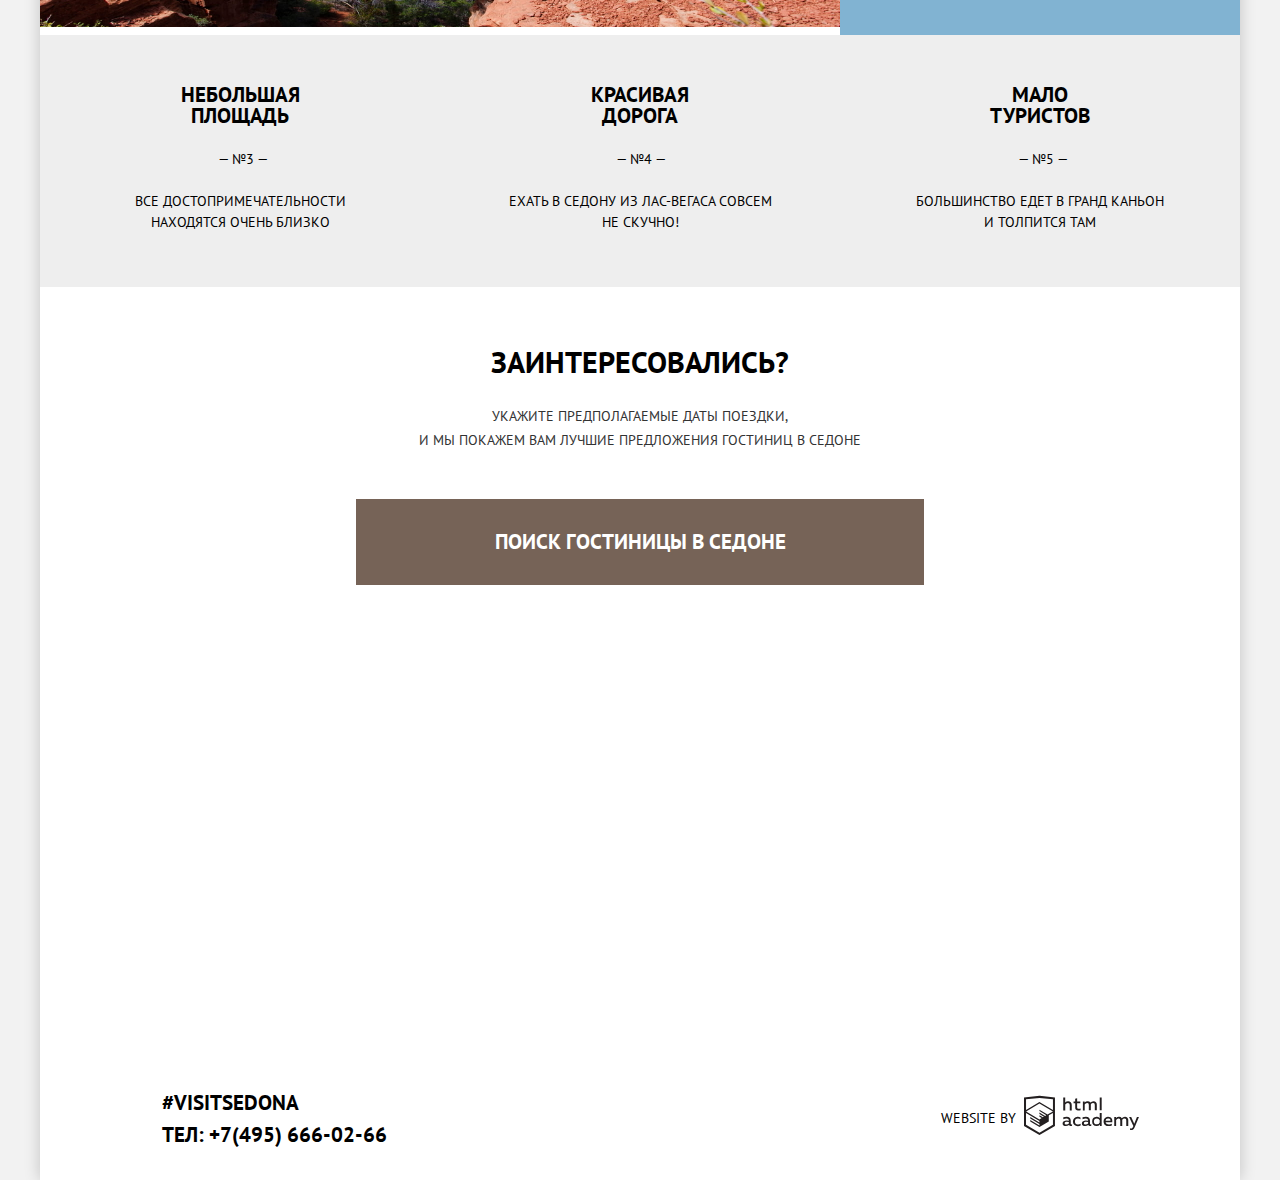
==== commit 6762ff77: "Добавила доп.элемент в список главного меню для позиционирования логотипа, в блоке benefits добавила" ====
--- a/index.html
+++ b/index.html
@@ -15,6 +15,7 @@
           <ul class="site-navigation">
             <li><a href="">Информация</a></li>
             <li><a href="">Фото и видео</a></li>
+            <li class="main-header-logo-li"></li>
             <li><a href="">Карта штата</a></li>
             <li><a href="catalog.html">Гостиницы</a></li>
           </ul>
@@ -34,16 +35,18 @@
 <!-- Красная область началась -->
 
           <ol class="benefits-list">
-            <li class="benefits-item">
-              <div class="benefits-item-special">
-                <h2 class="benefits-item-title">Настоящий городок</h2>
-                <p class="benefits-item-text">Седона — не аттракцион для туристов, там течёт своя жизнь</p>
-              </div>
-              <div class="benefits-item-img">
-                <img src="img/house.jpg" width="800" height="256" alt="Выделен задний план, на котором красные скалы Седоны. Передний план слегка замылен, но видно деревянный дом с верандой, типичный для этой местности. Развевается американский флаг. Рядом пышные зеленые цветущие кусты.">
+            <li class="benefits-item benefits-flex-line benefits-flex-first-line">
+              <div class="benefits-item-special-wrapper">
+                <div class="benefits-item-special">
+                  <h2 class="benefits-item-title">Настоящий городок</h2>
+                  <p class="benefits-item-text">Седона — не аттракцион для туристов, там течёт своя жизнь</p>
+                </div>
+                <div class="benefits-item-img">
+                  <img src="img/house.jpg" width="800" height="256" alt="Выделен задний план, на котором красные скалы Седоны. Передний план слегка замылен, но видно деревянный дом с верандой, типичный для этой местности. Развевается американский флаг. Рядом пышные зеленые цветущие кусты.">
+                </div>
               </div>
               
-              <ul class="benefits-sublist">
+              <ul class="benefits-sublist benefits-flex-line benefits-flex-second-line">
                 <li class="benefits-sublist-item benefits-sublist-home">
                   <h3 class="benefits-sublist-title">Жильё</h3>
                   <!-- Иконка - декоративное изображение -->
@@ -64,38 +67,42 @@
               </ul>
             </li>
             
-            <li class="benefits-item">
-              <div class="benefits-item-special">
-                <h2 class="benefits-item-title">Там есть Мост дьявола</h2>
-                <p class="benefits-item-text">Да, по нему можно пройти! Если конечно вы осмелитесь</p>
-              </div>
-              
-              <div class="benefits-item-img">
-                <img src="img/bridge.jpg" width="800" height="256" alt="Достопремичательность. Каменный арочный мост между скалами">
+            <li class="benefits-item benefits-flex-line benefits-flex-third-line">
+              <div class="benefits-item-special-wrapper">
+                <div class="benefits-item-special benefits-item-special-bridge">
+                  <h2 class="benefits-item-title">Там есть<br>Мост дьявола</h2>
+                  <p class="benefits-item-text">Да, по нему можно пройти! Если конечно вы осмелитесь</p>
+                </div>
+                
+                <div class="benefits-item-img">
+                  <img src="img/bridge.jpg" width="800" height="256" alt="Достопремичательность. Каменный арочный мост между скалами">
+                </div>
               </div>
             </li>
             
-            <li class="benefits-item">
-              <h2 class="benefits-item-title">Небольшая площадь</h2>
-              <p class="benefits-item-text">Все достопримечательности находятся очень близко</p>
-            </li>
-            
-            <li class="benefits-item">
-              <h2 class="benefits-item-title">Красивая дорога</h2>
-              <p class="benefits-item-text">Ехать в Седону из Лас-Вегаса совсем не скучно!</p>
-            </li>
-            
-            <li class="benefits-item">
-              <h2 class="benefits-item-title">Мало туристов</h2>
-              <p class="benefits-item-text">Большинство едет в гранд каньон и толпится там</p>
-            </li>
+            <div class="benefits-flex-line benefits-flex-fourth-line">
+              <li class="benefits-item">
+                <h2 class="benefits-item-title">Небольшая площадь</h2>
+                <p class="benefits-item-text">Все достопримечательности находятся очень близко</p>
+              </li>
+              
+              <li class="benefits-item">
+                <h2 class="benefits-item-title">Красивая дорога</h2>
+                <p class="benefits-item-text benefits-item-text-wide">Ехать в Седону из Лас-Вегаса совсем не скучно!</p>
+              </li>
+              
+              <li class="benefits-item">
+                <h2 class="benefits-item-title">Мало туристов</h2>
+                <p class="benefits-item-text">Большинство едет в гранд каньон и толпится там</p>
+              </li>
+            </div>
           </ol>
         </section>
 
 <!-- Закончилась красная область -->
 
         <div class="suggestion">
-          <b class="suggestion-title">Заинтересовали?</b> <!-- C помощью чего его выровнять по середине? Может b на р поменять? -->
+          <b class="suggestion-title">Заинтересовались?</b>
           <!-- Вставила дополнительный br, просто шириной нам не получится так перенести слова в этом месте -->
           <p class="suggestion-info">Укажите предполагаемые даты поездки,<br>и мы покажем вам лучшие предложения гостиниц в Cедоне</p>
           <button class="button suggestion-button" type="button">Поиск гостиницы в Седоне</button>
@@ -136,29 +143,32 @@
           </section>
         </div>
 
-        <img class="map" src="img/map.png" width="1200" height="593" alt="США, Аризона, Седона">
+        <div class="suggestion-map-wrapper">
+          <img class="map" src="img/map.png" width="1200" height="593" alt="США, Аризона, Седона">
+        </div>
       </main>
 
       <footer class="main-footer">
+        <div class="main-footer-wrapper">
+<!-- Для стилизации мне не хватало одной обертки p, и урезав ширину, наш Тел.: ускакал бы на предыдущую строку, поэтому дополнительно оборачиваю первую строку в p -->
+          <div class="footer-contacts">
+            <p class="footer-contacts-hashtag">
+              #VisitSedona
+            </p>
+            Тел: <a href="tel:74956660266">+7(495) 666-02-66</a>
+          </div>
 
-<!-- Для стилизации мне не хватало одной обертки p, и урезав ширину, наш Тел.: ускакал бы на предыдущую строку, поэтому дополнительно оборачиваю первую строку в p -->
-        <div class="footer-contacts">
-          <p>
-            #VisitSedona
+          <ul class="footer-social-list">
+            <li><a class="social-button" href="" aria-label="Твитер"></a></li>
+            <li><a class="social-button" href=""  aria-label="Фейсбук"></a></li>
+            <li><a class="social-button" href="" aria-label="Ютуб"></a></li>
+          </ul>
+
+          <p class="footer-copyright">
+            <span class="footer-copyright-text">Website by</span>
+            <a class="footer-copyright-img" href="https://htmlacademy.ru/intensive/htmlcss"><img src="img/logo-htmlacademy.svg" width="115" height="41" alt="Логотип HTMLAcademy"></a>
           </p>
-          Тел: <a href="tel:74956660266">+7(495) 666-02-66</a>
         </div>
-
-        <ul class="footer-social-list">
-          <li><a class="social-button" href="" aria-label="Твитер"></a></li>
-          <li><a class="social-button" href=""  aria-label="Фейсбук"></a></li>
-          <li><a class="social-button" href="" aria-label="Ютуб"></a></li>
-        </ul>
-
-        <p class="footer-copyright">
-          Website by 
-          <a class="footer-copyright-img" href="https://htmlacademy.ru/intensive/htmlcss"><img src="img/logo-htmlacademy.svg" width="115" height="41" alt="Логотип HTMLAcademy"></a>
-        </p>
       </footer>
     </div>
   </body>
--- a/css/style.css
+++ b/css/style.css
@@ -1,3 +1,16 @@
+
+*,
+*::before,
+*::after {
+	box-sizing: inherit;
+}
+html {
+	box-sizing: border-box;
+}
+.block {
+	box-sizing: content-box;
+}
+
 body {
 	margin: 0;
 	padding: 0;
@@ -68,6 +81,13 @@
 	color: #000000;
 }
 
+.main-header-logo {
+	position: absolute;
+/* Если у нас получается, что проценты нужно задавать с
+дробной частью, то так и задавать или округлять? */
+	left: 44.5%;
+}
+
 .site-navigation a:hover,
 .site-navigation a:focus {
 	color: #81b3d2;
@@ -90,8 +110,8 @@
 .intro {
 	background-color: #f2f2f2;
 	background-image: url(../img/intro.jpg);
-	background-repeat: no-repeat;
-} 
+	background-size: cover;
+}
 
 .benefits-title {
 	margin: 0;
@@ -107,6 +127,8 @@
 	padding: 0;
 
 	list-style: none;
+
+	counter-reset: list 0; 
 }
 
 .benefits-item-special {
@@ -115,60 +137,84 @@
 	background-color: #81b3d2;
 }
 
-.benefits-item-title,
+.benefits-item-title {
+	margin: 0 auto;
+
+	font-size: 21px;
+	line-height: 21px;
+}
+
+.benefits-item-text { 
+	font-size: 14px;
+	line-height: 21px;
+	font-weight: 400; 
+}
+
+.benefits-item-text::before {
+	position: absolute;
+	top: -42px;
+	left: 41%;
+	counter-increment: list;
+	content: "\2014\00A0\2116" counter(list) "\00A0\2014";
+
+	color: #ffffff;
+}
+
+.benefits-item-img {
+	background-size: cover;
+}
+
+.benefits-sublist {
+	margin: 0;
+	padding: 0;
+
+	list-style: none;
+
+	background-color: #ffffff;
+}
+
 .benefits-sublist-title {
+	position: relative;
+	width: 40%;
+	margin: 0 auto;
+	margin-bottom: 23px;
+
 	font-size: 21px;
 	line-height: 21px;
 }
 
-.benefits-item-text,
-.benefits-sublist-text { 
-	font-size: 14px;
-	line-height: 21px;
-	font-weight: 400; 
-}
-
-/* Кусочек сделала, но пока непонятно как выстраивать отступы не постоянные */
-.benefits-item-text {
-	content: "\2013 \2116 1 \2013 \A";
-	white-space: pre;
-}
-
-.benefits-sublist {
-	position: relative;
-
-	margin: 0;
-	padding: 0;
-
-	list-style: none;
-
-	background-color: #eeeeee;
-}
-
-.benefits-sublist li::before {
+.benefits-sublist-title::before {
 	content: "";
 	position: absolute;
-	top: 0;
-	left: 10%;
+	top: -105px;
+	left: 50%;
+	transform: translateX(-50%);
 
 	width: 75px;
 	height: 76px;
-	
-  background-image: url("../img/icon-1.svg");
-  background-repeat: no-repeat;
-  background-color: #eeeeee;
-}
-
-.benefits-sublist li:nth-child(2)::before {
-	top: 76px;
-
+
+	background-repeat: no-repeat;
+	background-color: #ffffff;
+}
+
+.benefits-sublist-home .benefits-sublist-title::before {
+	background-image: url("../img/icon-1.svg");
+}
+
+.benefits-sublist-food .benefits-sublist-title::before {
 	background-image: url("../img/icon-2.svg");
 }
 
-.benefits-sublist li:nth-child(3)::before {
-	top: 152px;
-
+.benefits-sublist-souvenirs .benefits-sublist-title::before {
 	background-image: url("../img/icon-3.svg");
+}
+
+.benefits-sublist-text {
+	margin: 0 auto;
+
+	font-size: 14px;
+	line-height: 21px;
+	font-weight: 400; 
 }
 
 .suggestion-title {
@@ -252,10 +298,11 @@
 
 .footer-copyright {
 	font-size: 14px;
-	line-height: 26px; /* Не понимаю откуда берется на макете высота 50px */
-	font-weight: 400;
-	color: #000000;
-/* перенесла vertical-align из <а>, чтобы надпись была посредине строки по вертикали */
+	line-height: 26px;
+	font-weight: 400;
+	color: #000000;
+/* перенесла vertical-align из <а>, чтобы надпись была 
+посредине строки по вертикали */
 	vertical-align: middle;
 }
 
@@ -267,19 +314,23 @@
 	background-color: #669ec0;
 	background-image: url(../img/filter-background.jpg);
 	background-repeat: no-repeat;
-}
-
-.filters fieldset {
+	background-size: cover;
+	background-position: center;
+}
+
+.filters-group,
+.filters-cost {
 	border: none;
 }
 
-.filters ul {
-	margin: 0;
-	padding: 0;
+.filters-list {
+	margin: 0;
+	padding: 0;
+
+	list-style: none;
 }
 
 .filters label {
-	list-style: none;
 	line-height: 21px;
 	font-weight: 400;
 	color: #ffffff;
@@ -292,21 +343,12 @@
 	color: #ffffff;
 }
 
-.filters-chechbox:hover,
-.filters-chechbox:focus,
-.filters-chechbox:active {
-	background-color: #ffffff;
+.filters-chechbox:focus + label {
+	outline: auto;
 }
 
 .filters-chechbox:disabled {
 	background-color: #6a6a6a;
-}
-
-.filters-input {
-	color: #ffffff;
-
-	border: 2px solid #ffffff;
-	background-color: transparent;
 }
 
 .filters-submit-button {
@@ -447,81 +489,416 @@
 	background-color: #503e33;
 }
 
-/*
 .hotel-rating-star {
-	width: 18px;
+	width: 114px;
 	height: 18px;
 
 	background-image: url(../img/star.svg);
-	background-repeat: repeat;
+	background-repeat: space;
 }
 
 .two-stars {
 	width: 42px;
-	height: 18px;
-	background-repeat: repeat-x;
-}
+	}
 
 .three-stars {
-	width: 54px;
-	height: 18px;
-}
-
-.four-stars {
-	width: 72px;
-	height: 18px;
-}
-
-.five-stars {
-	width: 90px;
-	height: 18px;
-} */
+	width: 66px;
+	}
+
+	.four-stars {
+	width: 89px;
+	}
+
+.hotel-rating p {
+	font-size: 14px;
+	line-height: 21px;
+	font-weight: 400;
+	color: #666666;
+
+	background-color: #f2f2f2;
+}
+
+/* Сетка */
+
+.page-wrapper {
+	width: 1200px;
+	margin: 0 auto;
+}
+
+.site-navigation {
+	display: flex;
+	justify-content: space-between;
+	flex-wrap: wrap;
+	padding-top: 15px;
+	padding-bottom: 15px;
+}
+
+.site-navigation li {
+	flex-basis: 20%;
+}
+
+.intro {
+	min-height: 353px;
+	margin-top: 0;
+	margin-bottom: 53px;
+	padding-top: 76px;
+	padding-bottom: 79px;
+}
+
+.page-title {
+	width: 46.7%;
+	margin: 0 auto;
+	margin-bottom: 26px;
+}
+
+.benefits-title {
+	margin-bottom: 50px;
+}
+
+.benefits-list {
+	display: flex;
+	flex-direction: column;
+	min-width: 1098px;
+	margin-bottom: 57px;
+}
+
+.benefits-flex-line {
+	flex-basis: 23.3%;
+}
+
+.benefits-flex-second-line {
+	flex-basis: 30%;
+	flex-grow: 1;
+}
+
+.benefits-item-special-wrapper {
+	display: flex;
+	flex-wrap: wrap;
+	align-content: start;
+}
+
+.benefits-item-special { /*Вот эти два по высоте выезжают,
+	откуда они ее берут я не понимаю*/
+	flex-grow: 1;
+	width: 33.3%;
+
+	padding-top: 48px;
+}
+
+.benefits-item-title {
+	width: 40%;
+	margin: 0 auto;
+	margin-bottom: 65px;
+	}
+
+.benefits-item-img {
+	flex-grow: 2;
+	width: 66.6%;
+}
+
+.benefits-item-text { 
+	position: relative;
+	width: 70%;
+	margin: 0 auto;
+	margin-bottom: 54px;
+}
+
+.benefits-sublist {
+	display: flex;
+	justify-content: space-around;
+	flex-wrap: wrap;
+}
+
+.benefits-sublist-item {
+	flex-basis: 33.3%;
+	min-height: 169px;
+	padding-top: 161px;
+}
+
+.benefits-sublist-text {
+	width: 75%;
+	margin-bottom: 81px;
+
+	font-size: 14px;
+	line-height: 21px;
+	font-weight: 400; 
+}
+
+.benefits-item-special-bridge {
+	order: 2;
+}
+
+.benefits-item-special-bridge .benefits-item-text {
+	width: 80%;
+}
+
+.benefits-flex-fourth-line {
+	display: flex;
+	justify-content: space-around;
+	flex-wrap: wrap;
+}
+
+.benefits-flex-fourth-line .benefits-item {
+	flex-basis: 400px;
+	padding-top: 49px;
+
+	background-color: #eeeeee;
+}
+
+.benefits-flex-fourth-line .benefits-item-title {
+	width: 35%;
+}
+
+.benefits-flex-fourth-line .benefits-item-text::before {
+	color: #000000;
+}
+
+.benefits-flex-fourth-line .benefits-item-text {
+	width: 62%;
+}
+
+.benefits-flex-fourth-line .benefits-item-text-wide {
+	width: 66%;
+}
+
+.suggestion {
+/* Высота за вычетом футера */
+	margin-bottom: 473px;
+}
+
+.suggestion-info {
+	margin-top: 23px; /* Так как сверху b */
+	margin-bottom: 47px;
+}
+
+.suggestion-button {
+	width: 568px;
+	min-height: 86px;
+}
+
+.suggestion-map-wrapper {
+	position: relative;
+}
+
+.map {
+	display: none;
+	position: absolute;
+	bottom: -120px;
+	left: 0;
+}
+
+.main-footer {
+	padding-top: 32px;
+	padding-bottom: 32px;
+	padding-left: 122px;
+	padding-right: 101px;
+}
+
+.main-footer-wrapper {
+	display: flex;
+	justify-content: space-between;
+	align-items: center;
+}
+
+/* Сделала футер по подложке, но тогда высота в Zeplin
+и в макете не совпадает */
+
+.footer-contacts {
+	margin: 0;
+	margin-right: 179px;
+}
+
+.footer-contacts-hashtag {
+	margin: 0;
+	margin-bottom: 6px;
+}
+
+.footer-copyright {
+	margin: 0;
+	margin-left: auto;
+	vertical-align: middle; /* Сейчас ссылка (прозрачная область)
+	мешает центрировать копирайт, когда ее поправим, то все выровняется*/
+}
+
+.footer-copyright-text {
+	margin-right: 4px;
+}
+
+.filters {
+	display: flex;
+	justify-content: space-between;
+	min-height: 217px;
+	padding-top: 28px;
+	padding-left: 72px;
+	padding-right: 72px;
+
+	text-align: left;
+}
+
+fieldset {
+	margin: 0;
+	padding: 0;
+}
+
+.filters-group {
+	padding: 0;
+}
+
+.filters-first-group {
+	margin-right: 119px;
+}
+
+.filters-title {
+	margin-bottom: 16px;
+}
+
+.filters-cost{
+	padding: 0;
+	margin-bottom: 57px; /* Пока нет range */
+
+	text-align: left;
+}
+
+.filters-cost-group {
+	flex-basis: 318px;
+	display: flex;
+	flex-direction: column;
+	margin-left: auto;
+}
+
+.filters-submit-button {
+	width: 137px;
+	height: 36px;
+	margin-left: 85px;
+}
+
+.filters-list li {
+	margin-bottom: 20px;
+}
+
+.filters-list li:last-child {
+	margin-bottom: 0;
+}
+
+.sorter {
+	display: flex;
+	min-height: 86px;
+	padding-top: 30px;
+	padding-left: 72px;
+	padding-right: 72px;
+	padding-bottom: 28px;
+}
+
+.sorter-title {
+	margin-right: 46px;
+}
+
+.sorter-subtitle {
+	margin-right: 40px;
+	padding-top: 6px;
+}
+
+.sorter-items-wrapper {
+	display: flex;
+	flex-direction: row;
+}
+
+.sorter-items {
+	display: flex;
+	min-width: 238px;
+}
+
+.sorter-item {
+	margin-right: 33px;
+	padding-top: 3px;
+}
+
+.sorter-item:last-child {
+	margin-right: 0;
+}
+
+.hotel-section {
+	padding: 0 72px;
+}
+
+.hotel-title {
+	margin: 0;
+	padding: 0;
+
+	font-size: 21px;
+}
+
+
+.hotel-section p {
+	margin: 0;
+	padding: 0;
+}
+
+.hotel-list {
+	display: flex;
+	flex-direction: column;
+	flex-wrap: nowrap;
+}
+
+.hotel-item {
+	display: flex;
+	flex-direction: row;
+	justify-content: space-between;
+	padding-top: 28px;
+	padding-bottom: 31px;
+}
+
+.hotel-info {
+	display: flex;
+	justify-content: flex-start;
+	align-items: flex-start;
+}
+
+.hotel-img-wrapper {
+	height: 92px;
+	margin-right: 30px;
+}
+
+.hotel-info-wrapper {
+	display: flex;
+	flex-direction: column;
+	justify-content: space-between;
+	min-height: 90px;
+
+	text-align: left;
+}
+.hotel-type {
+	margin-bottom: 20px;
+}
+
+.button-more-info {
+	margin-right: 6px;
+	padding-top: 4px;
+	padding-bottom: 6px;
+	padding-left: 17px;
+	padding-right: 17px;
+}
+
+.button-book {
+	padding-top: 4px;
+	padding-bottom: 6px;
+	padding-left: 17px;
+	padding-right: 17px;
+}
+
+.hotel-rating {
+	display: flex;
+	flex-direction: column;
+	justify-content: space-between;
+}
 
 .hotel-rating-star {
-	width: 18px;
-	height: 18px;
-
-	background-image: url(../img/star.svg);
-	background-repeat: no-repeat;
-}
-
-.two-stars {
-	width: 42px;
-
-	background-image: url(../img/star.svg), url(../img/star.svg);
-	background-repeat: no-repeat, no-repeat;
-	background-position: 0 0, 24px 0;
-	}
-
-.three-stars {
-	width: 72px;
-
-	background-image: url(../img/star.svg), url(../img/star.svg), url(../img/star.svg);
-	background-repeat: no-repeat, no-repeat, no-repeat;
-	background-position: 0 0, 24px 0, 48px 0;
-	}
-
-	.four-stars {
-	width: 96px;
-
-	background-image: url(../img/star.svg), url(../img/star.svg), url(../img/star.svg), url(../img/star.svg);
-	background-repeat: no-repeat, no-repeat, no-repeat, no-repeat;
-	background-position: 0 0, 24px 0, 48px 0, 72px 0;
-	}
-
-	.five-stars {
-	width: 120px;
-
-	background-image: url(../img/star.svg), url(../img/star.svg), url(../img/star.svg), url(../img/star.svg), url(../img/star.svg);
-	background-repeat: no-repeat, no-repeat, no-repeat, no-repeat, no-repeat;
-	background-position: 0 0, 24px 0, 48px 0, 72px 0, 96px 0;
-	}
+	align-self: flex-end;
+}
 
 .hotel-rating p {
-	font-size: 14px;
-	line-height: 21px;
-	font-weight: 400;
-	color: #666666;
-
-	background-color: #f2f2f2;
+	padding-top: 5px;
+	padding-bottom: 6px;
+	padding-left: 16px;
+	padding-right: 13px;
 }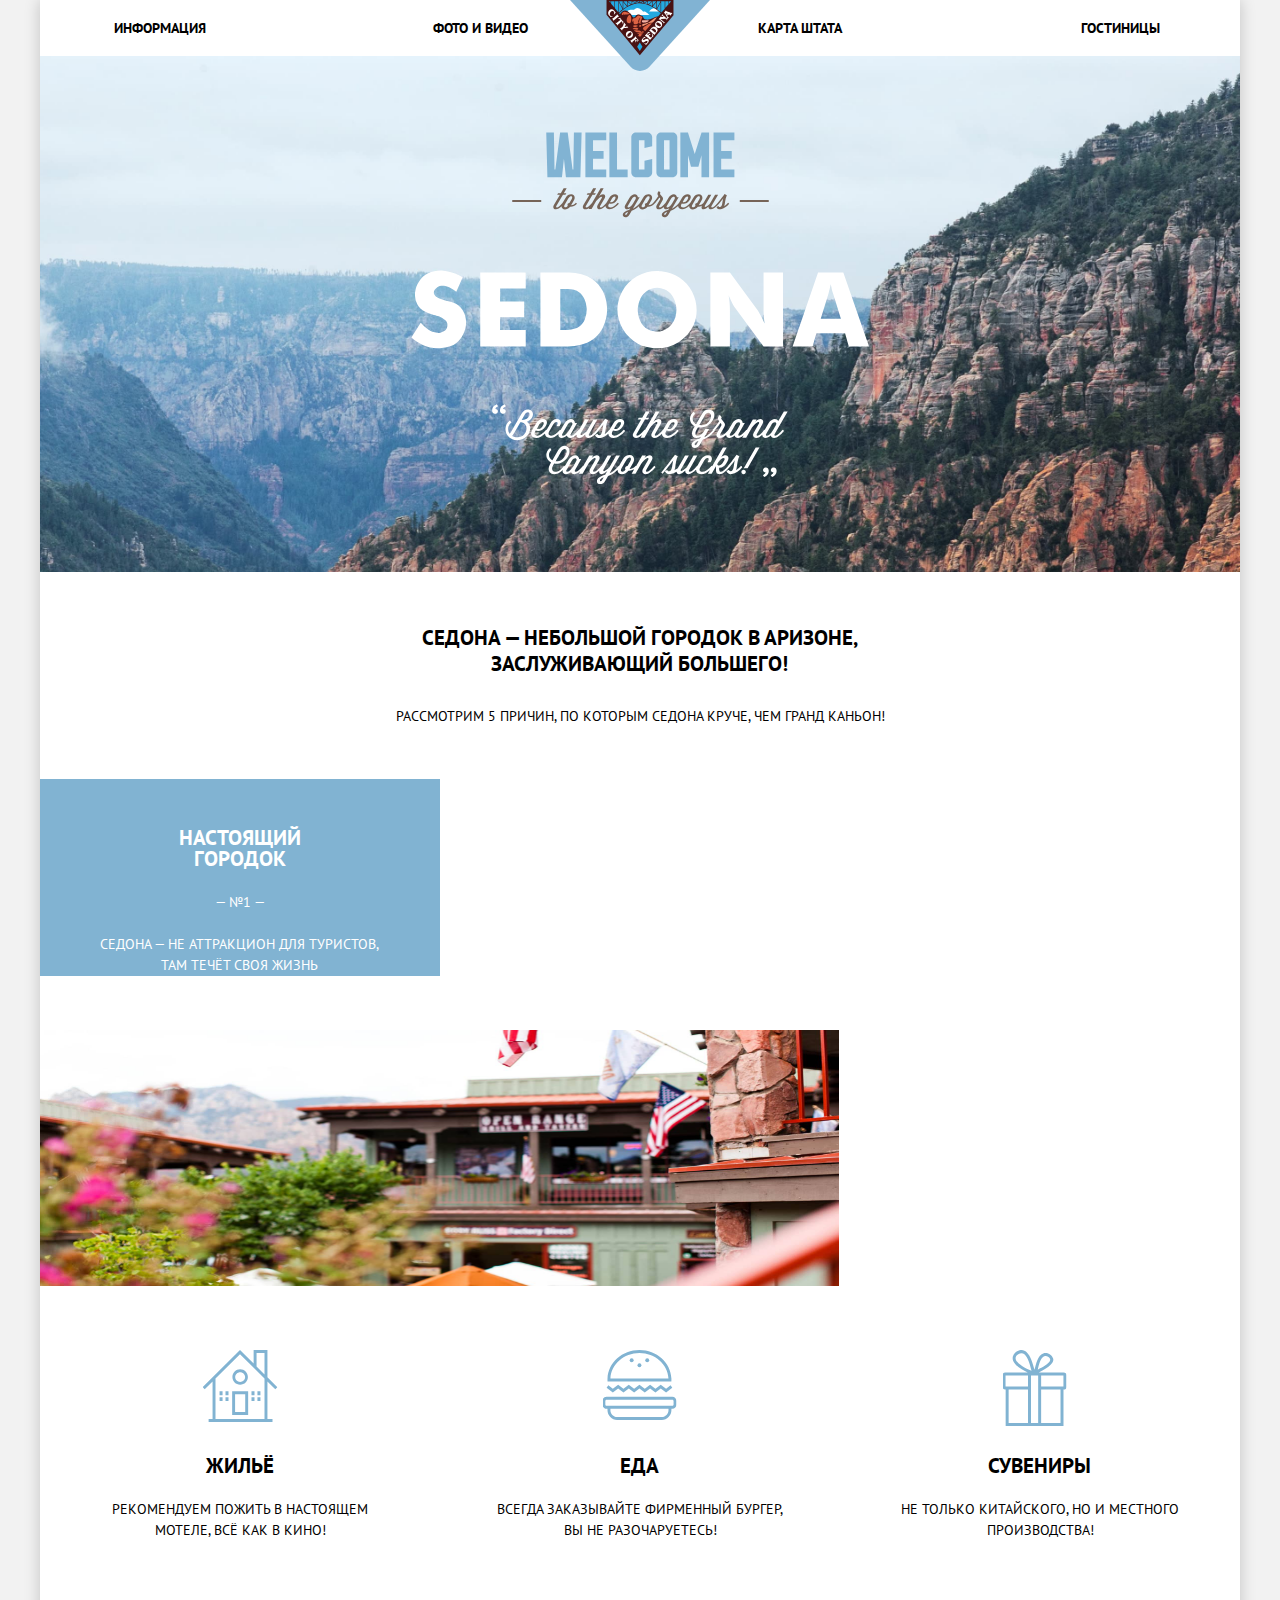
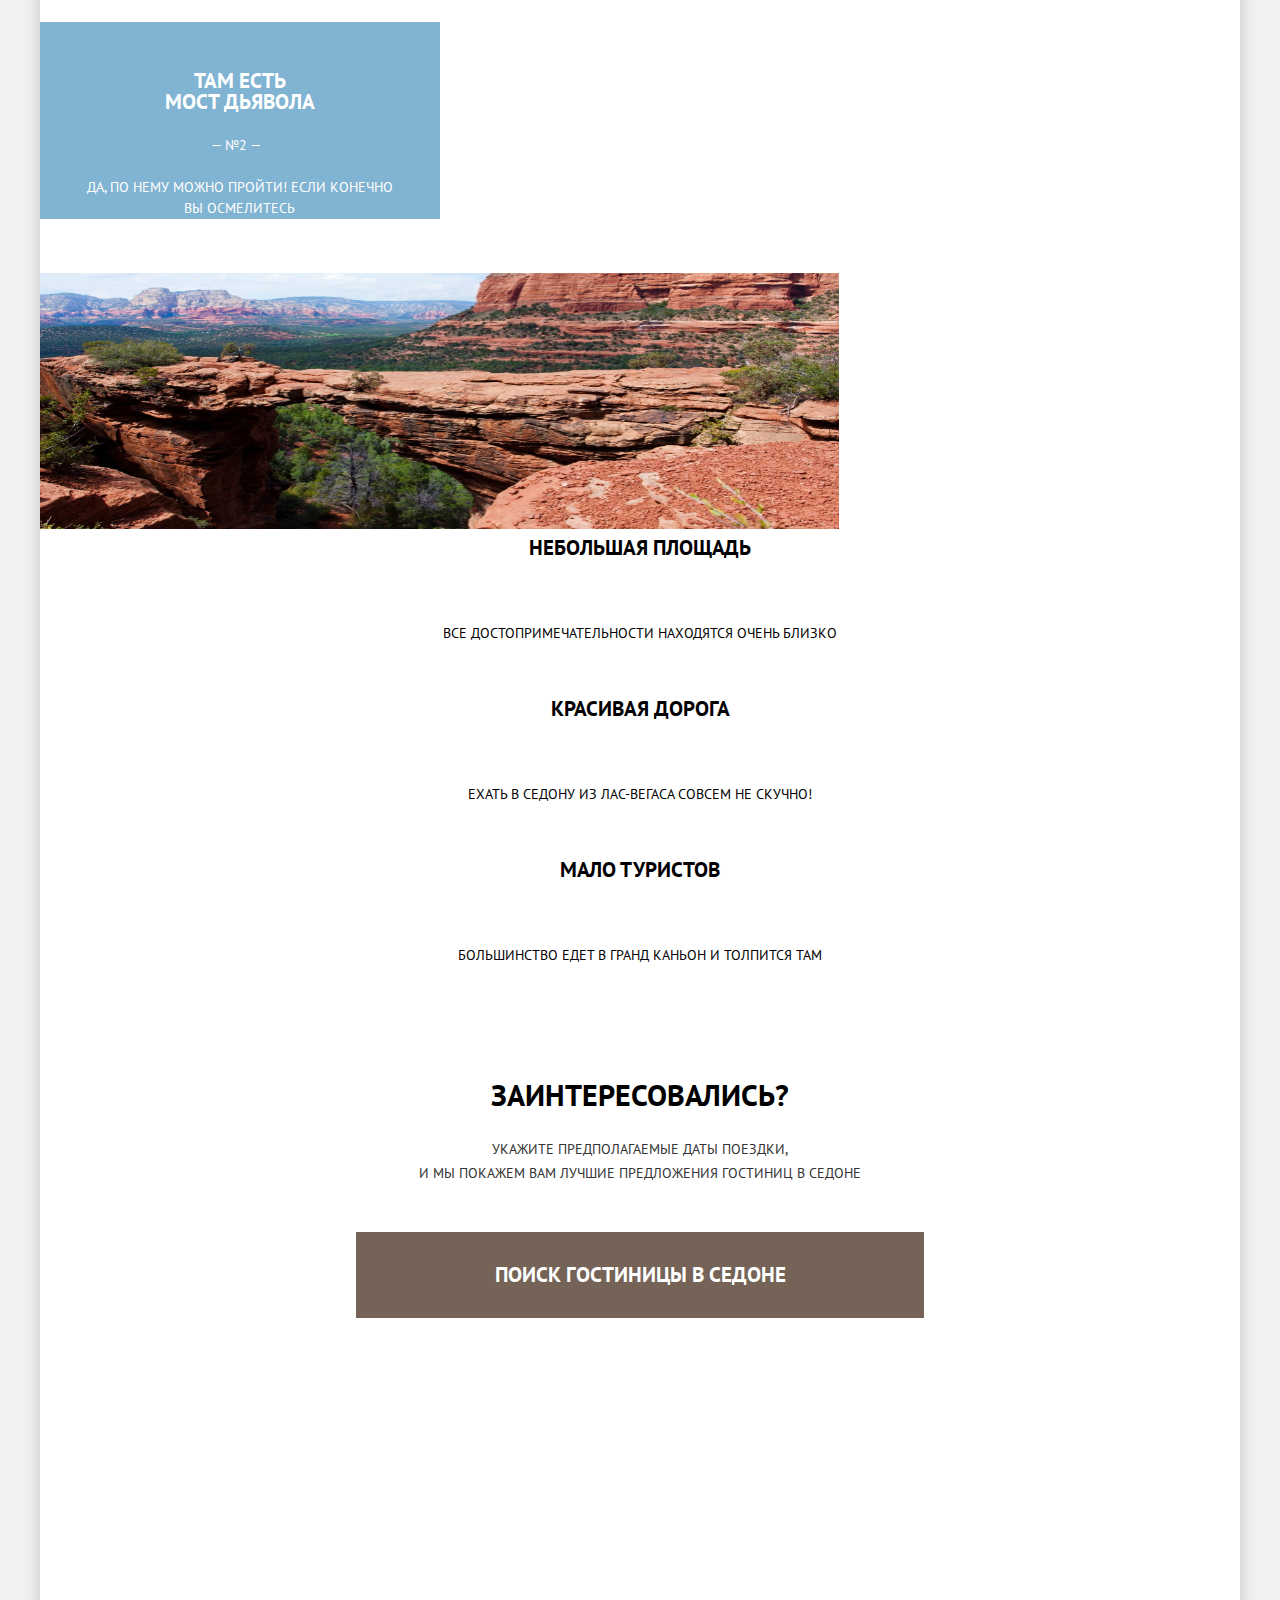
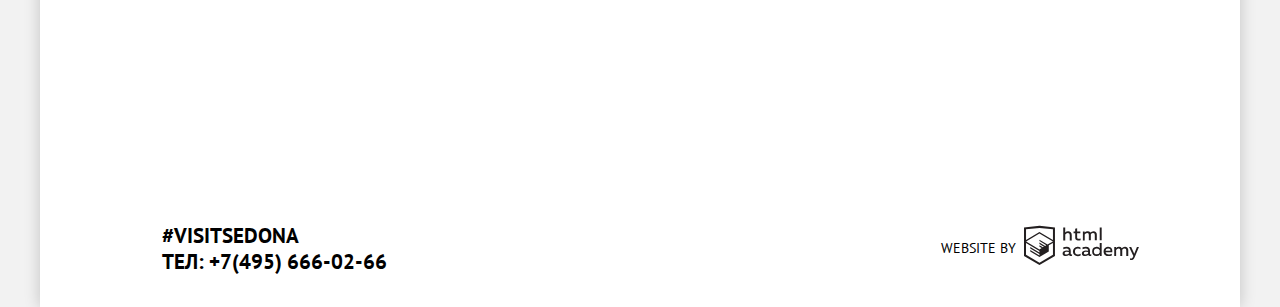
==== commit 71e6b9e4: "Удалила лишка для лого, поменяла классы у элементов группы benefits (benefits-flex-item => benefits-" ====
--- a/index.html
+++ b/index.html
@@ -15,7 +15,6 @@
           <ul class="site-navigation">
             <li><a href="">Информация</a></li>
             <li><a href="">Фото и видео</a></li>
-            <li class="main-header-logo-li"></li>
             <li><a href="">Карта штата</a></li>
             <li><a href="catalog.html">Гостиницы</a></li>
           </ul>
@@ -29,24 +28,20 @@
 
         <section class="benefits">
           <h1 class="page-title">Седона — небольшой городок в Аризоне, заслуживающий большего!</h1>
-
           <p class="benefits-title">Рассмотрим 5 причин, по которым Седона круче, чем Гранд Каньон!</p>
 
-<!-- Красная область началась -->
-
           <ol class="benefits-list">
-            <li class="benefits-item benefits-flex-line benefits-flex-first-line">
-              <div class="benefits-item-special-wrapper">
-                <div class="benefits-item-special">
-                  <h2 class="benefits-item-title">Настоящий городок</h2>
-                  <p class="benefits-item-text">Седона — не аттракцион для туристов, там течёт своя жизнь</p>
-                </div>
-                <div class="benefits-item-img">
-                  <img src="img/house.jpg" width="800" height="256" alt="Выделен задний план, на котором красные скалы Седоны. Передний план слегка замылен, но видно деревянный дом с верандой, типичный для этой местности. Развевается американский флаг. Рядом пышные зеленые цветущие кусты.">
-                </div>
+            <li class="benefits-item benefits-item-big">
+              <div class="benefits-item-special">
+                <h2 class="benefits-item-title">Настоящий городок</h2>
+                <p class="benefits-item-text">Седона — не аттракцион для туристов, там течёт своя жизнь</p>
+              </div>
+              <div class="benefits-item-img">
+                <img src="img/house.jpg" width="800" height="256" alt="Отель Седоны на фоне гор и местной растительности">
               </div>
               
-              <ul class="benefits-sublist benefits-flex-line benefits-flex-second-line">
+              
+              <ul class="benefits-sublist">
                 <li class="benefits-sublist-item benefits-sublist-home">
                   <h3 class="benefits-sublist-title">Жильё</h3>
                   <!-- Иконка - декоративное изображение -->
@@ -67,43 +62,36 @@
               </ul>
             </li>
             
-            <li class="benefits-item benefits-flex-line benefits-flex-third-line">
-              <div class="benefits-item-special-wrapper">
-                <div class="benefits-item-special benefits-item-special-bridge">
-                  <h2 class="benefits-item-title">Там есть<br>Мост дьявола</h2>
-                  <p class="benefits-item-text">Да, по нему можно пройти! Если конечно вы осмелитесь</p>
-                </div>
-                
-                <div class="benefits-item-img">
-                  <img src="img/bridge.jpg" width="800" height="256" alt="Достопремичательность. Каменный арочный мост между скалами">
-                </div>
+            <li class="benefits-item benefits-item-big">
+              <div class="benefits-item-special benefits-item-special-bridge">
+                <h2 class="benefits-item-title">Там есть<br>Мост дьявола</h2>
+                <p class="benefits-item-text">Да, по нему можно пройти! Если конечно вы осмелитесь</p>
+              </div>
+              
+              <div class="benefits-item-img">
+                <img src="img/bridge.jpg" width="800" height="256" alt="Достопремичательность. Каменный арочный мост между скалами">
               </div>
             </li>
             
-            <div class="benefits-flex-line benefits-flex-fourth-line">
-              <li class="benefits-item">
-                <h2 class="benefits-item-title">Небольшая площадь</h2>
-                <p class="benefits-item-text">Все достопримечательности находятся очень близко</p>
-              </li>
-              
-              <li class="benefits-item">
-                <h2 class="benefits-item-title">Красивая дорога</h2>
-                <p class="benefits-item-text benefits-item-text-wide">Ехать в Седону из Лас-Вегаса совсем не скучно!</p>
-              </li>
-              
-              <li class="benefits-item">
-                <h2 class="benefits-item-title">Мало туристов</h2>
-                <p class="benefits-item-text">Большинство едет в гранд каньон и толпится там</p>
-              </li>
-            </div>
+            <li class="benefits-item benefits-item-small">
+              <h2 class="benefits-item-title">Небольшая площадь</h2>
+              <p class="benefits-item-text">Все достопримечательности находятся очень близко</p>
+            </li>
+            
+            <li class="benefits-item benefits-item-small">
+              <h2 class="benefits-item-title">Красивая дорога</h2>
+              <p class="benefits-item-text benefits-item-text-wide">Ехать в Седону из Лас-Вегаса совсем не скучно!</p>
+            </li>
+            
+            <li class="benefits-item benefits-item-small">
+              <h2 class="benefits-item-title">Мало туристов</h2>
+              <p class="benefits-item-text">Большинство едет в гранд каньон и толпится там</p>
+            </li>
           </ol>
         </section>
 
-<!-- Закончилась красная область -->
-
         <div class="suggestion">
           <b class="suggestion-title">Заинтересовались?</b>
-          <!-- Вставила дополнительный br, просто шириной нам не получится так перенести слова в этом месте -->
           <p class="suggestion-info">Укажите предполагаемые даты поездки,<br>и мы покажем вам лучшие предложения гостиниц в Cедоне</p>
           <button class="button suggestion-button" type="button">Поиск гостиницы в Седоне</button>
           
@@ -113,21 +101,20 @@
               <div class="modal-form-item">
                 <label for="start-date-field">Дата заезда:</label>
                 <input type="text" name="start-date" id="start-date-field" value="24 апреля 2017">
-                <button class="modal-input-button" type="button" aria-label="Календарь"></button> <!-- Для JS -->
-                <!--  class="modal-input-button" - на мой взгляд, подходит и для календаря и для +/-, после по центру выровнять иконки -->
+                <button class="modal-input-button" type="button" aria-label="Календарь"></button> 
               </div>
 
               <div class="modal-form-item">
                 <label for="end-date-field">Дата выезда:</label>
                 <input type="text" name="end-date" id="end-date-field" value="4 июля 2017">
-                <button class="modal-input-button" type="button" aria-label="Календарь"></button> <!-- Для JS -->
+                <button class="modal-input-button" type="button" aria-label="Календарь"></button>
               </div>
 
               <div class="modal-form-item">
                 <label for="adult-field">Взрослые:</label>
-                <button class="modal-input-button" type="button" aria-label="Уменьшить">-</button> <!-- Для JS -->
+                <button class="modal-input-button" type="button" aria-label="Уменьшить">-</button>
                 <input type="number" name="adult" id="adult-field" value="2" min="0">
-                <button class="modal-input-button" type="button" aria-label="Увеличить">+</button> <!-- Для JS -->
+                <button class="modal-input-button" type="button" aria-label="Увеличить">+</button>
               </div>
 
               <div class="modal-form-item">
@@ -143,25 +130,22 @@
           </section>
         </div>
 
-        <div class="suggestion-map-wrapper">
-          <img class="map" src="img/map.png" width="1200" height="593" alt="США, Аризона, Седона">
+        <div class="map">
+          <img src="img/map.png" width="1200" height="593" alt="США, Аризона, Седона">
         </div>
       </main>
 
       <footer class="main-footer">
         <div class="main-footer-wrapper">
-<!-- Для стилизации мне не хватало одной обертки p, и урезав ширину, наш Тел.: ускакал бы на предыдущую строку, поэтому дополнительно оборачиваю первую строку в p -->
-          <div class="footer-contacts">
-            <p class="footer-contacts-hashtag">
-              #VisitSedona
-            </p>
+          <p class="footer-contacts">
+            <b class="hashtag">#VisitSedona</b><br>
             Тел: <a href="tel:74956660266">+7(495) 666-02-66</a>
-          </div>
+          </p>
 
           <ul class="footer-social-list">
-            <li><a class="social-button" href="" aria-label="Твитер"></a></li>
-            <li><a class="social-button" href=""  aria-label="Фейсбук"></a></li>
-            <li><a class="social-button" href="" aria-label="Ютуб"></a></li>
+            <li><a class="social-button" href="" aria-label="Седона в Твиттере"></a></li>
+            <li><a class="social-button" href=""  aria-label="Седона в Фейсбук"></a></li>
+            <li><a class="social-button" href="" aria-label="Седона на Ютуб"></a></li>
           </ul>
 
           <p class="footer-copyright">
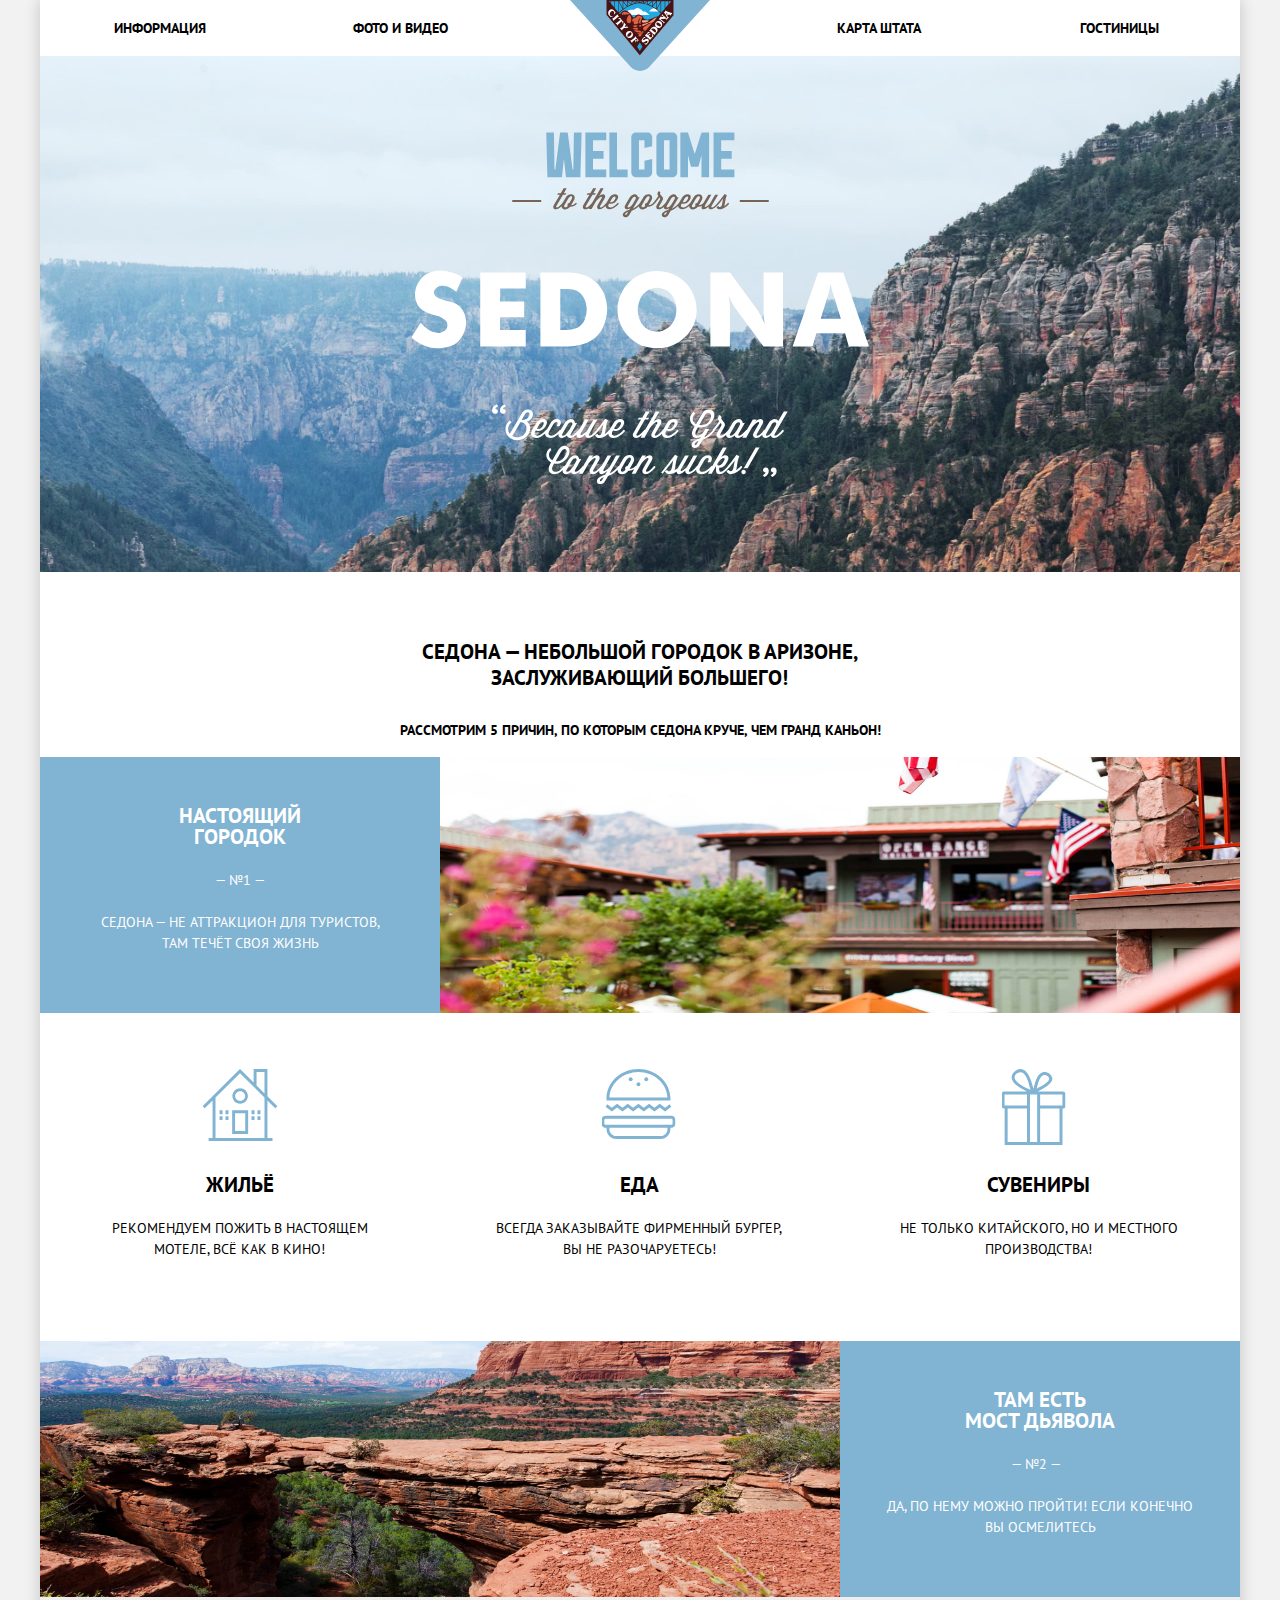
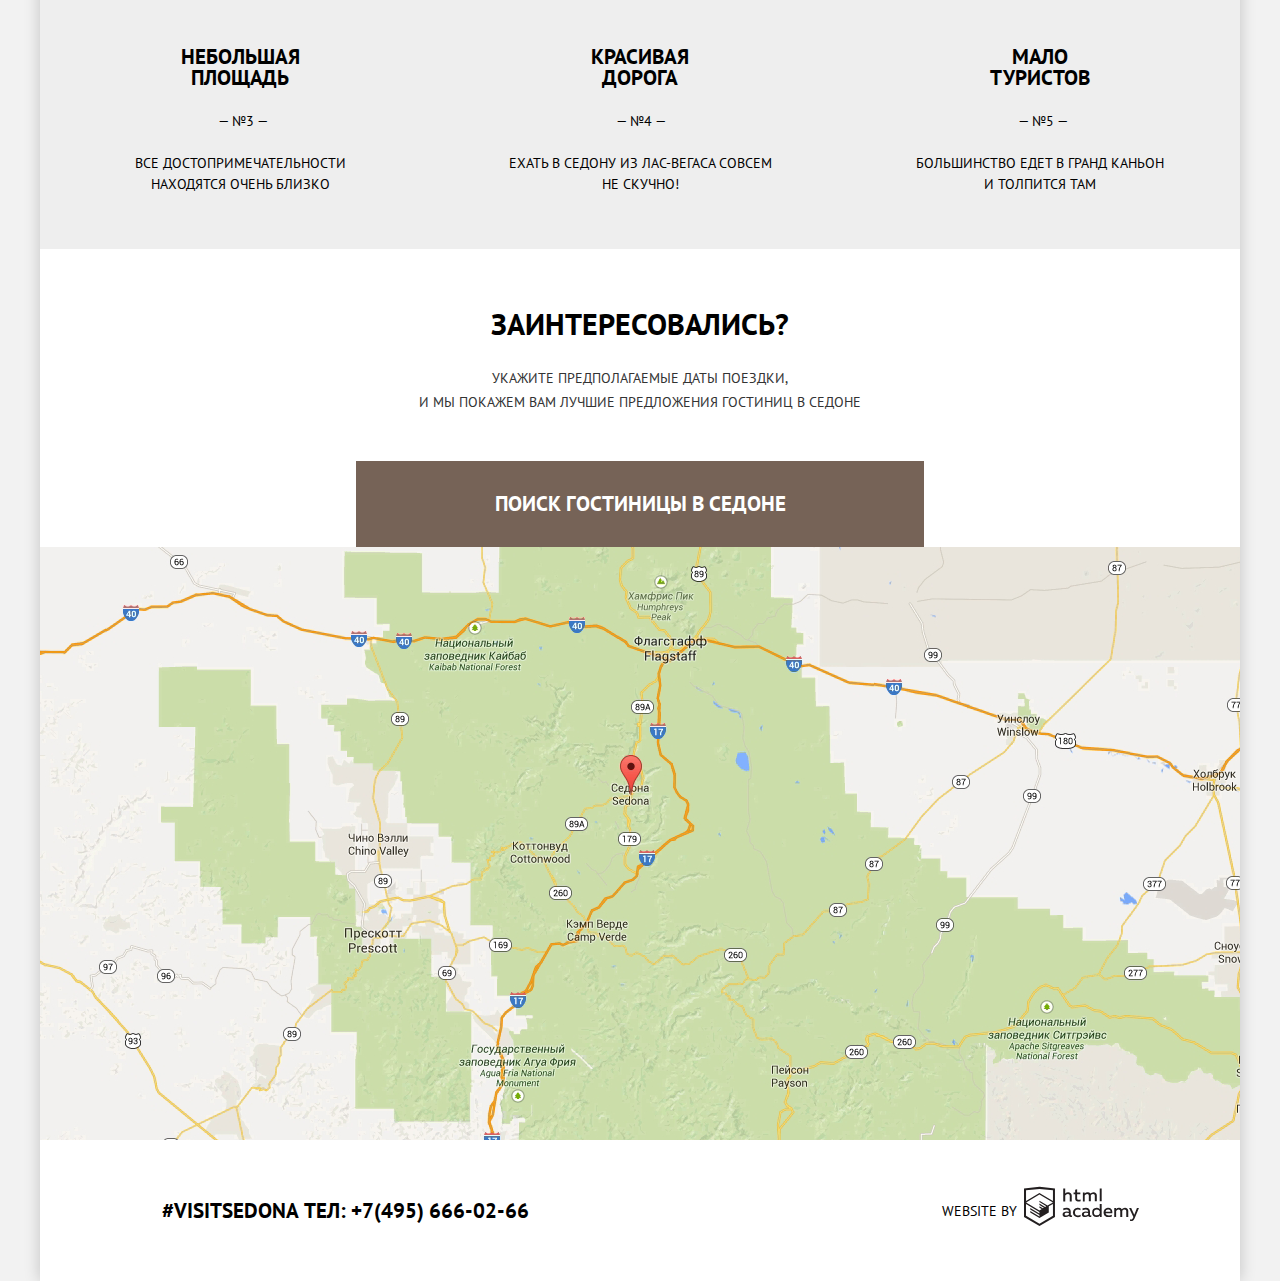
==== commit 38f94e45: "Заменила название класса текста на более подходящий по смыслу (benefits-title => benefits-lead), убр" ====
--- a/index.html
+++ b/index.html
@@ -28,7 +28,7 @@
 
         <section class="benefits">
           <h1 class="page-title">Седона — небольшой городок в Аризоне, заслуживающий большего!</h1>
-          <p class="benefits-title">Рассмотрим 5 причин, по которым Седона круче, чем Гранд Каньон!</p>
+          <p class="benefits-lead">Рассмотрим 5 причин, по которым Седона круче, чем Гранд Каньон!</p>
 
           <ol class="benefits-list">
             <li class="benefits-item benefits-item-big">
@@ -138,7 +138,7 @@
       <footer class="main-footer">
         <div class="main-footer-wrapper">
           <p class="footer-contacts">
-            <b class="hashtag">#VisitSedona</b><br>
+            <b class="hashtag">#VisitSedona</b>
             Тел: <a href="tel:74956660266">+7(495) 666-02-66</a>
           </p>
 
--- a/css/style.css
+++ b/css/style.css
@@ -1,14 +1,12 @@
+
+html {
+	box-sizing: border-box;
+}
 
 *,
 *::before,
 *::after {
 	box-sizing: inherit;
-}
-html {
-	box-sizing: border-box;
-}
-.block {
-	box-sizing: content-box;
 }
 
 body {
@@ -45,16 +43,30 @@
 }
 
 .button {
+	width: 110px;
+	height: 27px;
+	border: none;
+
 	font: inherit;
-
 	text-align: center;
 	color: #ffffff;
 	vertical-align: middle;
 
-	border: none;
+	background-color: #81b3d2;
+}
+
+.button-alt {
+	width: 142px;
+
+	color: #ffffff;
+
+	background-color: #766357;
 }
 
 .page-wrapper {
+	width: 1200px;
+	margin: 0 auto;
+
 	background-color: #ffffff;
 	box-shadow: 0px 0px 15px 0px rgba(0,0,0,0.2);
 }
@@ -74,6 +86,10 @@
 	list-style: none;
 }
 
+.site-navigation li:nth-child(2) {
+	margin-right: 239px;
+}
+
 .site-navigation a {
 	margin: 0;
 	padding: 0;
@@ -83,9 +99,8 @@
 
 .main-header-logo {
 	position: absolute;
-/* Если у нас получается, что проценты нужно задавать с
-дробной частью, то так и задавать или округлять? */
-	left: 44.5%;
+	left: 50%;
+	transform: translateX(-50%);
 }
 
 .site-navigation a:hover,
@@ -366,11 +381,11 @@
 	background-color: #ffffff;
 }
 
-.sorter-title {
+.sort-title {
 	font-size: 21px;
 }
 
-.sorter-subtitle {
+.sort-subtitle {
 	font-size: 12px;
 	line-height: 18px;
 	font-weight: 400;
@@ -383,7 +398,7 @@
 	list-style: none;
 }
 
-.sorter-item a {
+.sort-item a {
 	font-size: 12px;
 	line-height: 18px;
 	font-weight: 400;
@@ -392,20 +407,20 @@
 	border-bottom: 1px dashed #81b3d2;
 }
 
-.active-sorter-item a {
+.active-sort-item a {
 	color: #81b3d2;
 
 	border: none;
 }
 
-.sorter-item a:hover,
-.sorter-item a:focus {
+.sort-item a:hover,
+.sort-item a:focus {
 	color: #81b3d2;
 
 	border-bottom: 1px dashed #81b3d2;
 }
 
-.sorter-item a:active {
+.sort-item a:active {
 	color: #000000;
 
 	border: none;
@@ -520,14 +535,8 @@
 
 /* Сетка */
 
-.page-wrapper {
-	width: 1200px;
-	margin: 0 auto;
-}
-
 .site-navigation {
 	display: flex;
-	justify-content: space-between;
 	flex-wrap: wrap;
 	padding-top: 15px;
 	padding-bottom: 15px;
@@ -538,9 +547,7 @@
 }
 
 .intro {
-	min-height: 353px;
 	margin-top: 0;
-	margin-bottom: 53px;
 	padding-top: 76px;
 	padding-bottom: 79px;
 }
@@ -551,36 +558,34 @@
 	margin-bottom: 26px;
 }
 
+.benefits {
+	padding-top: 53px;
+}
+
 .benefits-title {
+	width: 40.75%
+	margin: 0 auto;
 	margin-bottom: 50px;
 }
 
 .benefits-list {
 	display: flex;
-	flex-direction: column;
-	min-width: 1098px;
+	flex-wrap: wrap;
 	margin-bottom: 57px;
 }
 
-.benefits-flex-line {
-	flex-basis: 23.3%;
-}
-
-.benefits-flex-second-line {
-	flex-basis: 30%;
-	flex-grow: 1;
-}
-
-.benefits-item-special-wrapper {
+.benefits-item-big {
+	width: 100%;
 	display: flex;
 	flex-wrap: wrap;
-	align-content: start;
-}
-
-.benefits-item-special { /*Вот эти два по высоте выезжают,
-	откуда они ее берут я не понимаю*/
-	flex-grow: 1;
-	width: 33.3%;
+}
+
+.benefits-item-big:nth-child(2n) {
+	flex-direction: row-reverse;
+}
+
+.benefits-item-special {
+	width: 33.3334%;
 
 	padding-top: 48px;
 }
@@ -592,8 +597,11 @@
 	}
 
 .benefits-item-img {
-	flex-grow: 2;
-	width: 66.6%;
+	width: 66.6667%;
+}
+
+.benefits-item-img img {
+	display: block;
 }
 
 .benefits-item-text { 
@@ -604,14 +612,13 @@
 }
 
 .benefits-sublist {
-	display: flex;
-	justify-content: space-around;
+	width: 100%;
+	display: flex;
 	flex-wrap: wrap;
 }
 
 .benefits-sublist-item {
 	flex-basis: 33.3%;
-	min-height: 169px;
 	padding-top: 161px;
 }
 
@@ -624,66 +631,58 @@
 	font-weight: 400; 
 }
 
-.benefits-item-special-bridge {
-	order: 2;
-}
-
 .benefits-item-special-bridge .benefits-item-text {
 	width: 80%;
 }
 
-.benefits-flex-fourth-line {
-	display: flex;
-	justify-content: space-around;
-	flex-wrap: wrap;
-}
-
-.benefits-flex-fourth-line .benefits-item {
-	flex-basis: 400px;
+.benefits-item-small {
+	width: 33.3334%;
 	padding-top: 49px;
 
 	background-color: #eeeeee;
 }
 
-.benefits-flex-fourth-line .benefits-item-title {
+.benefits-item-small .benefits-item-title {
 	width: 35%;
 }
 
-.benefits-flex-fourth-line .benefits-item-text::before {
-	color: #000000;
-}
-
-.benefits-flex-fourth-line .benefits-item-text {
+.benefits-item-small .benefits-item-text::before {
+	color: #000000;
+}
+
+.benefits-item-small .benefits-item-text {
 	width: 62%;
 }
 
-.benefits-flex-fourth-line .benefits-item-text-wide {
+.benefits-item-small .benefits-item-text-wide {
 	width: 66%;
 }
 
-.suggestion {
-/* Высота за вычетом футера */
-	margin-bottom: 473px;
+.suggestion-title {
+	margin-bottom: 23px;
 }
 
 .suggestion-info {
-	margin-top: 23px; /* Так как сверху b */
+	margin-top: 23px;
 	margin-bottom: 47px;
 }
 
 .suggestion-button {
 	width: 568px;
 	min-height: 86px;
-}
-
-.suggestion-map-wrapper {
+	/*padding-top: 43px;
+	padding-bottom: 43px; Инспектор выдает 0 высоту кнопки и
+	не видит текст*/
+}
+
+.map {
 	position: relative;
-}
-
-.map {
-	display: none;
+	height: 593px;
+}
+
+.map img {
 	position: absolute;
-	bottom: -120px;
+	top: 0;
 	left: 0;
 }
 
@@ -700,52 +699,40 @@
 	align-items: center;
 }
 
-/* Сделала футер по подложке, но тогда высота в Zeplin
-и в макете не совпадает */
-
 .footer-contacts {
 	margin: 0;
-	margin-right: 179px;
-}
-
-.footer-contacts-hashtag {
+}
+
+.hashtag {
 	margin: 0;
 	margin-bottom: 6px;
 }
 
 .footer-copyright {
-	margin: 0;
-	margin-left: auto;
-	vertical-align: middle; /* Сейчас ссылка (прозрачная область)
-	мешает центрировать копирайт, когда ее поправим, то все выровняется*/
-}
-
-.footer-copyright-text {
-	margin-right: 4px;
+	display: flex;
+	justify-content: space-between;
+	align-items: center; /* Сейчас ссылка (прозрачная область)
+	мешает центрировать копирайт, когда ее поправим, то все 
+	выровняется*/
+	width: 197px;
 }
 
 .filters {
 	display: flex;
-	justify-content: space-between;
-	min-height: 217px;
+	flex-wrap: wrap;
 	padding-top: 28px;
 	padding-left: 72px;
 	padding-right: 72px;
+	padding-bottom: 33px;
 
 	text-align: left;
 }
 
-fieldset {
-	margin: 0;
-	padding: 0;
-}
-
 .filters-group {
-	padding: 0;
-}
-
-.filters-first-group {
-	margin-right: 119px;
+	width: 154px;
+	margin: 0;
+	padding: 0;
+	padding-right: 115px;
 }
 
 .filters-title {
@@ -754,12 +741,14 @@
 
 .filters-cost{
 	padding: 0;
+	margin-left: auto;
 	margin-bottom: 57px; /* Пока нет range */
 
 	text-align: left;
 }
 
-.filters-cost-group {
+.filters-cost-group { /*Не поняла про какую демку ты говорил
+	в комментариях*/
 	flex-basis: 318px;
 	display: flex;
 	flex-direction: column;
@@ -768,8 +757,9 @@
 
 .filters-submit-button {
 	width: 137px;
-	height: 36px;
 	margin-left: 85px;
+	padding-top: 6px;
+	padding-bottom: 6px;
 }
 
 .filters-list li {
@@ -782,38 +772,38 @@
 
 .sorter {
 	display: flex;
-	min-height: 86px;
 	padding-top: 30px;
 	padding-left: 72px;
 	padding-right: 72px;
 	padding-bottom: 28px;
 }
 
-.sorter-title {
+.sort-title {
 	margin-right: 46px;
 }
 
-.sorter-subtitle {
+.sort-subtitle {
 	margin-right: 40px;
 	padding-top: 6px;
 }
 
-.sorter-items-wrapper {
-	display: flex;
-	flex-direction: row;
-}
-
-.sorter-items {
+.sort-items {
+	display: flex;
+	flex-wrap: wrap;
+	width: 354px;
+}
+
+.sort-list {
 	display: flex;
 	min-width: 238px;
 }
 
-.sorter-item {
+.sort-item {
 	margin-right: 33px;
 	padding-top: 3px;
 }
 
-.sorter-item:last-child {
+.sort-item:last-child {
 	margin-right: 0;
 }
 
@@ -828,21 +818,13 @@
 	font-size: 21px;
 }
 
-
 .hotel-section p {
 	margin: 0;
 	padding: 0;
 }
 
-.hotel-list {
-	display: flex;
-	flex-direction: column;
-	flex-wrap: nowrap;
-}
-
 .hotel-item {
 	display: flex;
-	flex-direction: row;
 	justify-content: space-between;
 	padding-top: 28px;
 	padding-bottom: 31px;
@@ -851,45 +833,42 @@
 .hotel-info {
 	display: flex;
 	justify-content: flex-start;
-	align-items: flex-start;
-}
-
-.hotel-img-wrapper {
+}
+
+.hotel-img {
 	height: 92px;
 	margin-right: 30px;
 }
 
 .hotel-info-wrapper {
 	display: flex;
+	justify-content: space-between;
+	flex-wrap: wrap;
+	width: 258px;
+
+	text-align: left;
+}
+
+.hotel-title {
+	width: 100%;
+	margin-bottom: 5px; /* Чтобы дотолкать до границы кнопки,
+	но ощущение костыля... Потому как я ожидала, что все решит
+	justify-content: space-between; */
+}
+
+.hotel-type,
+.hotel-price {
+	width: 50%;
+	margin-bottom: 10px; /* Чтобы дотолкать до границы кнопки */
+}
+
+/*Не поняла как отступ появился между кнопками*/
+
+.hotel-rating {
+	display: flex;
 	flex-direction: column;
 	justify-content: space-between;
-	min-height: 90px;
-
-	text-align: left;
-}
-.hotel-type {
-	margin-bottom: 20px;
-}
-
-.button-more-info {
-	margin-right: 6px;
-	padding-top: 4px;
-	padding-bottom: 6px;
-	padding-left: 17px;
-	padding-right: 17px;
-}
-
-.button-book {
-	padding-top: 4px;
-	padding-bottom: 6px;
-	padding-left: 17px;
-	padding-right: 17px;
-}
-
-.hotel-rating {
-	display: flex;
-	flex-direction: column;
-	justify-content: space-between;
+	flex-wrap: wrap;
 }
 
 .hotel-rating-star {
